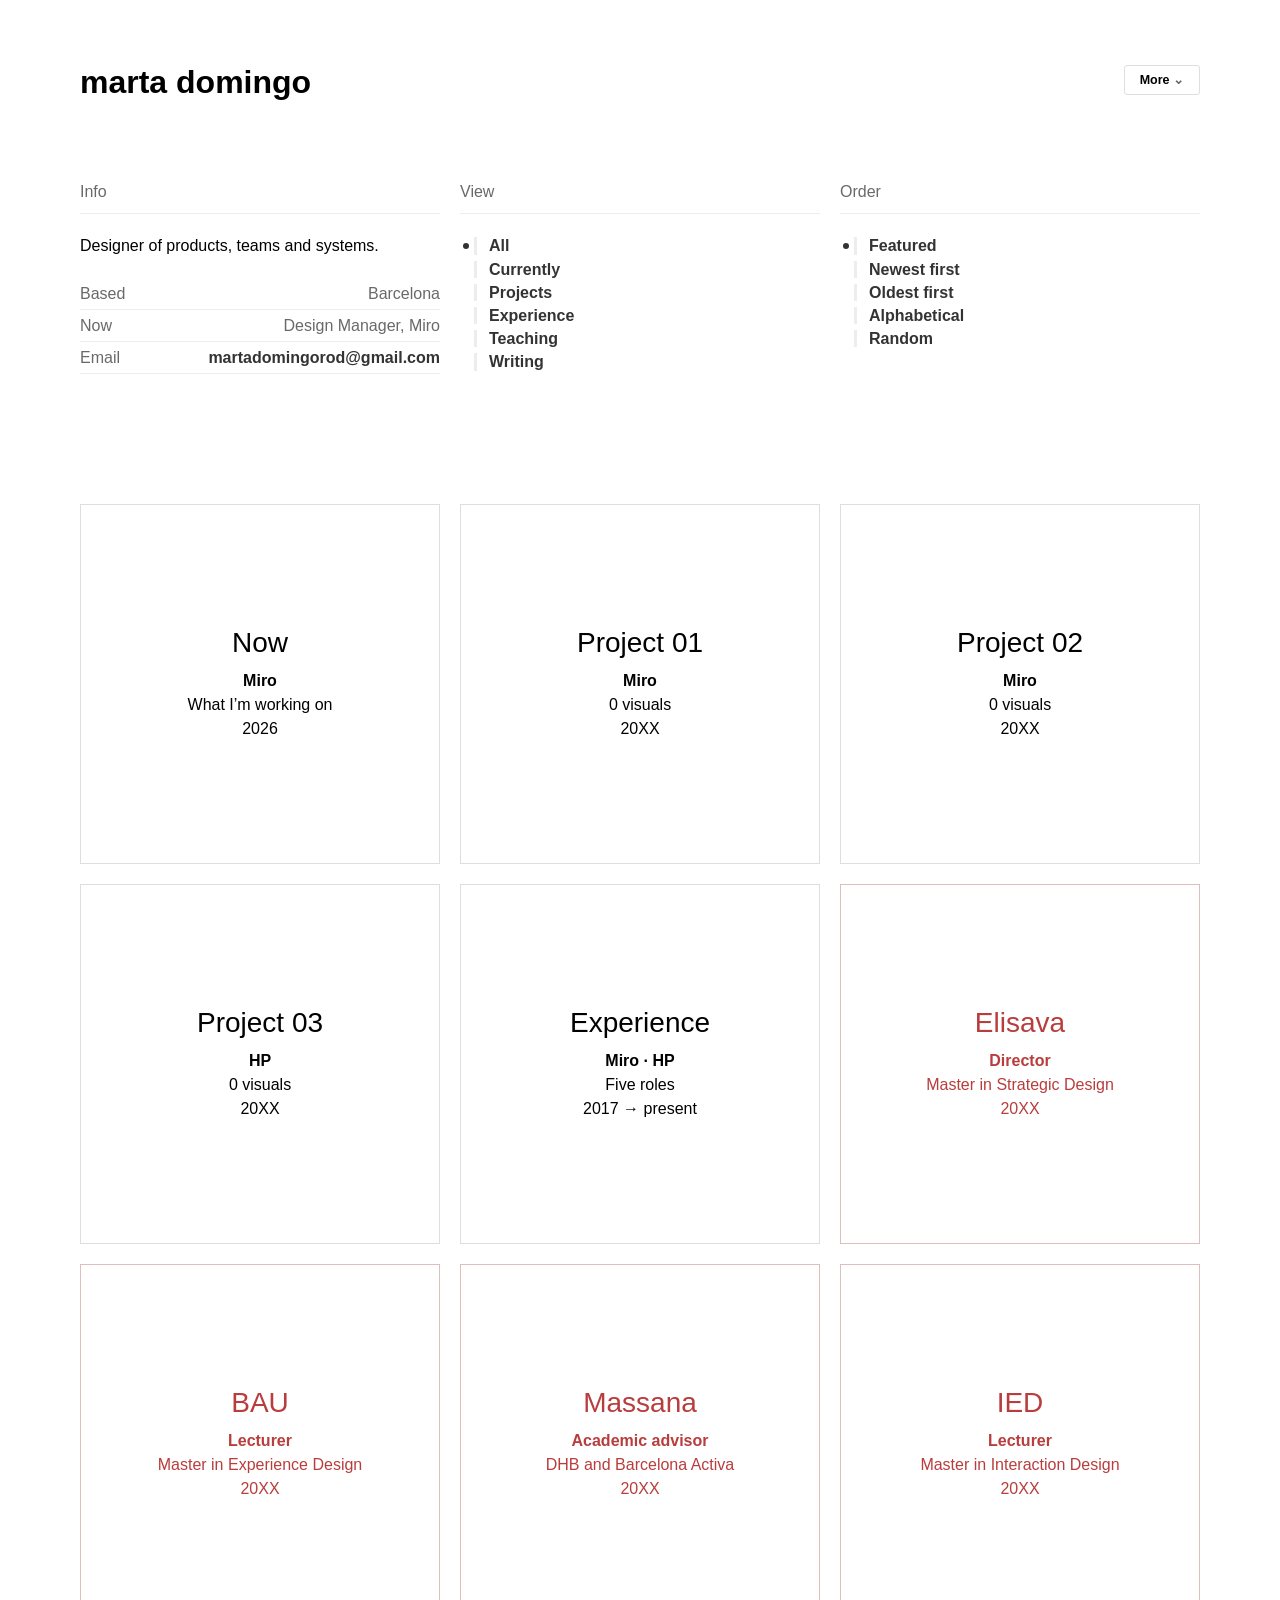
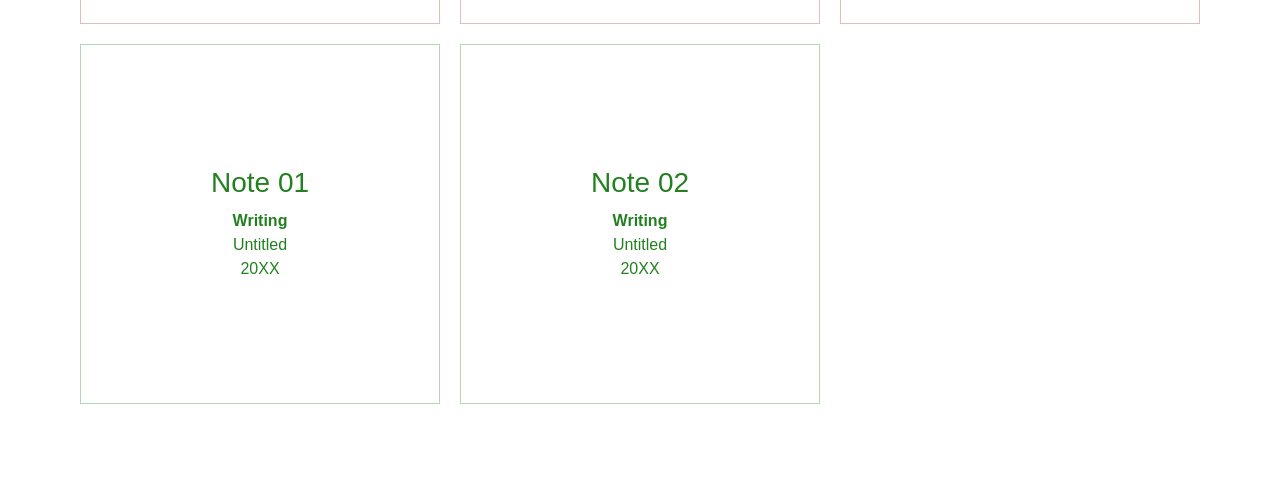
==== index.html @ 286f5a13 "Add marta.fyi, an Are.na-style profile page A personal site structured like an Are.na profile: a tit" ====
<!DOCTYPE html>
<html lang="en">
<head>
<meta charset="utf-8">
<meta name="viewport" content="width=device-width, initial-scale=1">
<title>marta domingo</title>
<meta name="description" content="Marta Domingo — designer of products, teams and systems.">
<link rel="stylesheet" href="style.css">
</head>

<!--
  Interaction, all of it:
    · View / Order  — radios + :has(). No script.
    · Clicking a square — opens a pop-up via :target. No script. Each card links
      to #slug; the matching .modal shows. The back button closes it.
    · Random — the ONE thing needing script, at the foot of this file. CSS has no
      source of randomness. Without it, Random behaves as Featured.

  The grid items are the <li>, not the <a class="card"> inside. data-sec and the
  --o-* ranks must live on the <li>, or sorting silently does nothing and
  filtering leaves empty cells behind. Every card needs all three ranks.

  Experience is one square holding the whole CV. Its text is Marta's own wording,
  verbatim, American spellings included — do not "fix" organization/prioritization.

  20XX means there is no date for it yet.
-->

<body>

<div class="page">

  <div class="titlerow">
    <h1 class="title">marta domingo</h1>

    <details class="more">
      <summary>More</summary>
      <ul>
        <li><a href="#">LinkedIn</a></li>
        <li><a href="#">GitHub</a></li>
        <li><a href="#">CV</a></li>
      </ul>
    </details>
  </div>

  <div class="controls">

    <section class="info">
      <h2>Info</h2>
      <p class="bio">Designer of products, teams and systems.</p>
      <dl>
        <dt>Based</dt><dd>Barcelona</dd>
        <dt>Now</dt><dd>Design Manager, Miro</dd>
        <dt>Email</dt><dd><a href="mailto:martadomingorod@gmail.com">martadomingorod@gmail.com</a></dd>
      </dl>
    </section>

    <nav class="view" role="group" aria-labelledby="view-h">
      <h2 id="view-h">View</h2>
      <ul class="optlist">
      <li><input class="control-input" type="radio" name="view" id="view-all" checked><label for="view-all">All</label></li>
      <li><input class="control-input" type="radio" name="view" id="view-currently"><label for="view-currently">Currently</label></li>
      <li><input class="control-input" type="radio" name="view" id="view-projects"><label for="view-projects">Projects</label></li>
      <li><input class="control-input" type="radio" name="view" id="view-experience"><label for="view-experience">Experience</label></li>
      <li><input class="control-input" type="radio" name="view" id="view-teaching"><label for="view-teaching">Teaching</label></li>
      <li><input class="control-input" type="radio" name="view" id="view-writing"><label for="view-writing">Writing</label></li>
      </ul>
    </nav>

    <nav class="order" role="group" aria-labelledby="order-h">
      <h2 id="order-h">Order</h2>
      <ul class="optlist">
      <li><input class="control-input" type="radio" name="order" id="order-featured" checked><label for="order-featured">Featured</label></li>
      <li><input class="control-input" type="radio" name="order" id="order-new"><label for="order-new">Newest first</label></li>
      <li><input class="control-input" type="radio" name="order" id="order-old"><label for="order-old">Oldest first</label></li>
      <li><input class="control-input" type="radio" name="order" id="order-az"><label for="order-az">Alphabetical</label></li>
      <li><input class="control-input" type="radio" name="order" id="order-random"><label for="order-random">Random</label></li>
      </ul>
    </nav>

  </div>

  <main>
    <ul class="grid" id="grid">
      <li data-sec="currently"
          style="--o-new:2;--o-old:10;--o-az:8">
        <a class="card" href="#now">
          <span class="t">Now</span>
          <span class="m"><b>Miro</b><span>What I’m working on</span><span>2026</span></span>
        </a>
      </li>
      <li data-sec="projects"
          style="--o-new:3;--o-old:11;--o-az:9">
        <a class="card" href="#project-01">
          <span class="t">Project 01</span>
          <span class="m"><b>Miro</b><span>0 visuals</span><span>20XX</span></span>
        </a>
      </li>
      <li data-sec="projects"
          style="--o-new:6;--o-old:8;--o-az:10">
        <a class="card" href="#project-02">
          <span class="t">Project 02</span>
          <span class="m"><b>Miro</b><span>0 visuals</span><span>20XX</span></span>
        </a>
      </li>
      <li data-sec="projects"
          style="--o-new:11;--o-old:2;--o-az:11">
        <a class="card" href="#project-03">
          <span class="t">Project 03</span>
          <span class="m"><b>HP</b><span>0 visuals</span><span>20XX</span></span>
        </a>
      </li>
      <li data-sec="experience"
          style="--o-new:4;--o-old:6;--o-az:3">
        <a class="card" href="#experience">
          <span class="t">Experience</span>
          <span class="m"><b>Miro · HP</b><span>Five roles</span><span>2017 → present</span></span>
        </a>
      </li>
      <li data-sec="teaching"
          style="--o-new:7;--o-old:5;--o-az:2">
        <a class="card" href="#elisava">
          <span class="t">Elisava</span>
          <span class="m"><b>Director</b><span>Master in Strategic Design</span><span>20XX</span></span>
        </a>
      </li>
      <li data-sec="teaching"
          style="--o-new:8;--o-old:4;--o-az:1">
        <a class="card" href="#bau">
          <span class="t">BAU</span>
          <span class="m"><b>Lecturer</b><span>Master in Experience Design</span><span>20XX</span></span>
        </a>
      </li>
      <li data-sec="teaching"
          style="--o-new:9;--o-old:3;--o-az:5">
        <a class="card" href="#massana">
          <span class="t">Massana</span>
          <span class="m"><b>Academic advisor</b><span>DHB and Barcelona Activa</span><span>20XX</span></span>
        </a>
      </li>
      <li data-sec="teaching"
          style="--o-new:10;--o-old:1;--o-az:4">
        <a class="card" href="#ied">
          <span class="t">IED</span>
          <span class="m"><b>Lecturer</b><span>Master in Interaction Design</span><span>20XX</span></span>
        </a>
      </li>
      <li data-sec="writing"
          style="--o-new:1;--o-old:9;--o-az:6">
        <a class="card" href="#note-01">
          <span class="t">Note 01</span>
          <span class="m"><b>Writing</b><span>Untitled</span><span>20XX</span></span>
        </a>
      </li>
      <li data-sec="writing"
          style="--o-new:5;--o-old:7;--o-az:7">
        <a class="card" href="#note-02">
          <span class="t">Note 02</span>
          <span class="m"><b>Writing</b><span>Untitled</span><span>20XX</span></span>
        </a>
      </li>
    </ul>
  </main>

</div>

<!-- Pop-ups. Hidden until their id is the URL target. -->
  <div class="modal" id="now" role="dialog" aria-modal="true" aria-labelledby="now-h">
    <a class="backdrop" href="#grid" aria-label="Close"></a>
    <div class="sheet">
      <a class="close" href="#grid">Close</a>
      <p class="meta">Miro · 2026</p>
      <h2 id="now-h">Now</h2>
      <div class="prose">
        <p>Write about it here. What the problem was, what you did, what you would
          do differently.</p>
      </div>
      <ul class="visuals">
        <li><figure><div class="frame" data-label="Visual"></div><figcaption>Caption</figcaption></figure></li>
        <li><figure><div class="frame" data-label="Visual"></div><figcaption>Caption</figcaption></figure></li>
      </ul>
    </div>
  </div>
  <div class="modal" id="project-01" role="dialog" aria-modal="true" aria-labelledby="project-01-h">
    <a class="backdrop" href="#grid" aria-label="Close"></a>
    <div class="sheet">
      <a class="close" href="#grid">Close</a>
      <p class="meta">Miro · 20XX</p>
      <h2 id="project-01-h">Project 01</h2>
      <div class="prose">
        <p>Write about it here. What the problem was, what you did, what you would
          do differently.</p>
      </div>
      <ul class="visuals">
        <li><figure><div class="frame" data-label="Visual"></div><figcaption>Caption</figcaption></figure></li>
        <li><figure><div class="frame" data-label="Visual"></div><figcaption>Caption</figcaption></figure></li>
      </ul>
    </div>
  </div>
  <div class="modal" id="project-02" role="dialog" aria-modal="true" aria-labelledby="project-02-h">
    <a class="backdrop" href="#grid" aria-label="Close"></a>
    <div class="sheet">
      <a class="close" href="#grid">Close</a>
      <p class="meta">Miro · 20XX</p>
      <h2 id="project-02-h">Project 02</h2>
      <div class="prose">
        <p>Write about it here. What the problem was, what you did, what you would
          do differently.</p>
      </div>
      <ul class="visuals">
        <li><figure><div class="frame" data-label="Visual"></div><figcaption>Caption</figcaption></figure></li>
        <li><figure><div class="frame" data-label="Visual"></div><figcaption>Caption</figcaption></figure></li>
      </ul>
    </div>
  </div>
  <div class="modal" id="project-03" role="dialog" aria-modal="true" aria-labelledby="project-03-h">
    <a class="backdrop" href="#grid" aria-label="Close"></a>
    <div class="sheet">
      <a class="close" href="#grid">Close</a>
      <p class="meta">HP · 20XX</p>
      <h2 id="project-03-h">Project 03</h2>
      <div class="prose">
        <p>Write about it here. What the problem was, what you did, what you would
          do differently.</p>
      </div>
      <ul class="visuals">
        <li><figure><div class="frame" data-label="Visual"></div><figcaption>Caption</figcaption></figure></li>
        <li><figure><div class="frame" data-label="Visual"></div><figcaption>Caption</figcaption></figure></li>
      </ul>
    </div>
  </div>
  <div class="modal" id="experience" role="dialog" aria-modal="true" aria-labelledby="experience-h">
    <a class="backdrop" href="#grid" aria-label="Close"></a>
    <div class="sheet">
      <a class="close" href="#grid">Close</a>
      <p class="meta">Miro · HP · 2017 → present</p>
      <h2 id="experience-h">Experience</h2>
      <ul class="roles">
        <li class="role">
          <h3>Design Manager</h3>
          <p class="org"><a href="https://miro.com" rel="noopener">Miro <span aria-hidden="true">↗</span></a> · 2025 – Present</p>
          <p class="lead">Leading design for core product experiences supporting collaboration for 100M+ users.</p>
          <ul class="bullets">
            <li>Lead design for AI-native product experiences, defining the standards and rules that turn generative output into production-ready collaboration workflows.</li>
            <li>Build the design infrastructure that enables AI across the organization, spanning systems, tooling, evaluation frameworks, and rapid prototyping environments.</li>
            <li>Establish product-wide design quality through craft leadership, end-to-end UX direction, and scalable review and governance practices.</li>
          </ul>
        </li>
        <li class="role">
          <h3>Head of Advanced Design</h3>
          <p class="org"><a href="https://www.hp.com" rel="noopener">HP <span aria-hidden="true">↗</span></a> · 2024 – 2025</p>
          <p class="lead">Led the Design Lab, connecting early exploration with product strategy and reducing downstream risk.</p>
          <ul class="bullets">
            <li>Led multiple teams exploring new markets and product opportunities.</li>
            <li>Translated early user signals into validated product directions that informed portfolio decisions.</li>
            <li>Shortened discovery cycles ahead of significant product investment.</li>
          </ul>
        </li>
        <li class="role">
          <h3>Design Systems Lead</h3>
          <p class="org"><a href="https://www.hp.com" rel="noopener">HP <span aria-hidden="true">↗</span></a> · 2023</p>
          <p class="lead">Managed the shift from product-focused design teams to design at scale operations.</p>
          <ul class="bullets">
            <li>Led the design and ops of the design system, improving adoption and contributing to a ~40% increase in reuse.</li>
            <li>Streamlined operations and created shared standards for quality, consistency, and usability, reducing update cycles by ~25%.</li>
            <li>Defined targets and tracked system impact, helping teams ship faster and more confidently, with improvements in delivery speed and efficiency across product teams.</li>
          </ul>
        </li>
        <li class="role">
          <h3>Senior Product Designer</h3>
          <p class="org"><a href="https://www.hp.com" rel="noopener">HP <span aria-hidden="true">↗</span></a> · 2019 – 2023</p>
          <p class="lead">Led product design across web, mobile, and device experiences, first owning delivery and later expanding into platform-level leadership.</p>
          <ul class="bullets">
            <li>Led a team of four designers across multiple product lines, owning design quality, prioritization, and final decisions while shipping multiple products and major iterations under real delivery constraints.</li>
            <li>Unified a fragmented ecosystem of more than ten applications serving ~36K companies by defining shared platform principles, patterns, and decision frameworks, improving cross-team alignment.</li>
          </ul>
        </li>
        <li class="role">
          <h3>Product Designer</h3>
          <p class="org"><a href="https://www.hp.com" rel="noopener">HP <span aria-hidden="true">↗</span></a> · 2017 – 2019</p>
          <p class="lead">Worked as a designer focused on early exploration, prototyping, and user research to inform future product directions before delivery commitments.</p>
          <ul class="bullets">
            <li>Prototyped and tested early concepts to validate assumptions and reduce uncertainty before downstream investment.</li>
            <li>Ran user experiments that informed later product strategy, even when original concepts did not ship.</li>
            <li>Helped establish an experimentation-first approach that prioritized speed, signal, and early decision-making.</li>
          </ul>
        </li>
      </ul>
    </div>
  </div>
  <div class="modal" id="elisava" role="dialog" aria-modal="true" aria-labelledby="elisava-h">
    <a class="backdrop" href="#grid" aria-label="Close"></a>
    <div class="sheet">
      <a class="close" href="#grid">Close</a>
      <p class="meta">Director · 20XX</p>
      <h2 id="elisava-h">Elisava</h2>
      <div class="prose">
        <p>Write about it here. What the problem was, what you did, what you would
          do differently.</p>
      </div>
      <ul class="visuals">
        <li><figure><div class="frame" data-label="Visual"></div><figcaption>Caption</figcaption></figure></li>
        <li><figure><div class="frame" data-label="Visual"></div><figcaption>Caption</figcaption></figure></li>
      </ul>
    </div>
  </div>
  <div class="modal" id="bau" role="dialog" aria-modal="true" aria-labelledby="bau-h">
    <a class="backdrop" href="#grid" aria-label="Close"></a>
    <div class="sheet">
      <a class="close" href="#grid">Close</a>
      <p class="meta">Lecturer · 20XX</p>
      <h2 id="bau-h">BAU</h2>
      <div class="prose">
        <p>Write about it here. What the problem was, what you did, what you would
          do differently.</p>
      </div>
      <ul class="visuals">
        <li><figure><div class="frame" data-label="Visual"></div><figcaption>Caption</figcaption></figure></li>
        <li><figure><div class="frame" data-label="Visual"></div><figcaption>Caption</figcaption></figure></li>
      </ul>
    </div>
  </div>
  <div class="modal" id="massana" role="dialog" aria-modal="true" aria-labelledby="massana-h">
    <a class="backdrop" href="#grid" aria-label="Close"></a>
    <div class="sheet">
      <a class="close" href="#grid">Close</a>
      <p class="meta">Academic advisor · 20XX</p>
      <h2 id="massana-h">Massana</h2>
      <div class="prose">
        <p>Write about it here. What the problem was, what you did, what you would
          do differently.</p>
      </div>
      <ul class="visuals">
        <li><figure><div class="frame" data-label="Visual"></div><figcaption>Caption</figcaption></figure></li>
        <li><figure><div class="frame" data-label="Visual"></div><figcaption>Caption</figcaption></figure></li>
      </ul>
    </div>
  </div>
  <div class="modal" id="ied" role="dialog" aria-modal="true" aria-labelledby="ied-h">
    <a class="backdrop" href="#grid" aria-label="Close"></a>
    <div class="sheet">
      <a class="close" href="#grid">Close</a>
      <p class="meta">Lecturer · 20XX</p>
      <h2 id="ied-h">IED</h2>
      <div class="prose">
        <p>Write about it here. What the problem was, what you did, what you would
          do differently.</p>
      </div>
      <ul class="visuals">
        <li><figure><div class="frame" data-label="Visual"></div><figcaption>Caption</figcaption></figure></li>
        <li><figure><div class="frame" data-label="Visual"></div><figcaption>Caption</figcaption></figure></li>
      </ul>
    </div>
  </div>
  <div class="modal" id="note-01" role="dialog" aria-modal="true" aria-labelledby="note-01-h">
    <a class="backdrop" href="#grid" aria-label="Close"></a>
    <div class="sheet">
      <a class="close" href="#grid">Close</a>
      <p class="meta">Writing · 20XX</p>
      <h2 id="note-01-h">Note 01</h2>
      <div class="prose">
        <p>Write about it here. What the problem was, what you did, what you would
          do differently.</p>
      </div>
      <ul class="visuals">
        <li><figure><div class="frame" data-label="Visual"></div><figcaption>Caption</figcaption></figure></li>
        <li><figure><div class="frame" data-label="Visual"></div><figcaption>Caption</figcaption></figure></li>
      </ul>
    </div>
  </div>
  <div class="modal" id="note-02" role="dialog" aria-modal="true" aria-labelledby="note-02-h">
    <a class="backdrop" href="#grid" aria-label="Close"></a>
    <div class="sheet">
      <a class="close" href="#grid">Close</a>
      <p class="meta">Writing · 20XX</p>
      <h2 id="note-02-h">Note 02</h2>
      <div class="prose">
        <p>Write about it here. What the problem was, what you did, what you would
          do differently.</p>
      </div>
      <ul class="visuals">
        <li><figure><div class="frame" data-label="Visual"></div><figcaption>Caption</figcaption></figure></li>
        <li><figure><div class="frame" data-label="Visual"></div><figcaption>Caption</figcaption></figure></li>
      </ul>
    </div>
  </div>

<script>
/* The only JavaScript here, and the only thing that needs it: CSS has no source
   of randomness. Gives each card a random rank for the Random order, and
   reshuffles every time Random is clicked. With scripting off, Random simply
   behaves like Featured. */
(function () {
  var items = [].slice.call(document.querySelectorAll('.grid > li'));
  var radio = document.getElementById('order-random');
  if (!items.length || !radio) return;
  function shuffle() {
    var pool = items.map(function (_, i) { return i + 1; });
    for (var i = pool.length - 1; i > 0; i--) {
      var j = Math.floor(Math.random() * (i + 1));
      var t = pool[i]; pool[i] = pool[j]; pool[j] = t;
    }
    items.forEach(function (li, i) { li.style.setProperty('--o-rnd', pool[i]); });
  }
  shuffle();
  radio.addEventListener('click', shuffle);
  radio.addEventListener('change', shuffle);
})();
</script>

</body>
</html>
---- style.css ----
/* ==========================================================================
   marta.fyi
   Structure borrowed from an Are.na *profile* page: a title row, three control
   columns (Info / View / Order), then a grid of square cards.

   The interactions are CSS, not script:
     · View     — radio + :has() hides the cards that don't match.
     · Order    — each card carries a rank per sort mode as an inline custom
                  property; the checked radio decides which one feeds `order`.
                  (Inline custom properties can't be overridden by a stylesheet,
                  so the switchable thing must be WHICH property is read, never
                  the value itself.)
     · Pop-ups  — :target. Clicking a square shows the matching .modal.

   The single exception is the Random order, which needs ~10 lines of script at
   the foot of index.html because CSS has no source of randomness. Everything
   else works with scripting disabled; Random just falls back to Featured.

   No motion. No font files — Are.na's "areal" is an Arial-metric clone, so
   this stack IS the look.
   ========================================================================== */


/* Tokens ------------------------------------------------------------------ */

:root {
  /* Are.na's ramp, recorded in full. --gray4, --red1 and --green1 aren't read
     by anything yet; they're here so the source palette stays complete. */
  --gray0: #ffffff;  --gray1: #f7f7f7;  --gray2: #ededed;  --gray3: #dedede;
  --gray4: #999999;  --gray5: #696969;  --gray6: #333333;  --gray7: #000000;

  /* Are.na's two accents. Here they mean category, not privacy. */
  --red1:   #faf4f3;  --red2:   #dfbebe;  --red3:   #b93d3d;
  --green1: #f4f8f3;  --green2: #b4d6b3;  --green3: #238020;

  --bg:     var(--gray0);
  --fg:     var(--gray7);
  --muted:  var(--gray5);
  --opt:    var(--gray6);   /* View / Order option text */
  --line:   var(--gray2);
  --line-2: var(--gray3);
  --fill:   var(--gray1);

  /* Are.na's 5px scale */
  --s1: 5px;  --s2: 10px;  --s3: 15px;  --s4: 20px;  --s5: 25px;
  --s6: 35px; --s7: 45px;  --s8: 65px;  --s9: 80px;  --s10: 100px; --s11: 130px;

  --fs-meta:  0.78125rem;   /* 12.5px */
  --fs-body:  1rem;         /* Are.na's default */
  --fs-card:  1.75rem;
  --fs-title: 2rem;

  /* Are.na's profile is a FOUR column grid: the cards sit on it, and the three
     control columns occupy the first three of them. Nearly full-bleed, capped
     so cards don't become absurd on a huge display. */
  --page: 120rem;
  --cols: 4;

  --radius: 3px;
  --scrim: rgba(0, 0, 0, 0.3);
}

@media (prefers-color-scheme: dark) {
  :root {
    --bg: #000; --fg: #fff;
    --muted: #9a9a9a; --opt: #dcdcdc;
    --line: #262626; --line-2: #383838; --fill: #0e0e0e;
    --red3: #e58b8b;  --red2:   #4a2a2a;
    --green3: #86c383; --green2: #244722;
    /* the sheet is black too in dark mode, so the scrim has to work harder */
    --scrim: rgba(0, 0, 0, 0.7);
  }
}


/* Base -------------------------------------------------------------------- */

*, *::before, *::after { box-sizing: border-box; }
html { -webkit-text-size-adjust: 100%; }

body {
  margin: 0;
  background: var(--bg);
  color: var(--fg);
  font: var(--fs-body)/1.45 Arial, Helvetica, sans-serif;
  -webkit-font-smoothing: antialiased;
}

h1, h2, h3 { margin: 0; font-size: inherit; font-weight: inherit; }
p, ul, ol, dl, dd { margin: 0; }
ul, ol { list-style: none; padding: 0; }

a { color: inherit; text-decoration: none; }
a:hover { color: var(--muted); }
:focus-visible { outline: 2px solid var(--fg); outline-offset: 2px; border-radius: var(--radius); }

img { display: block; width: 100%; height: auto; }

.page { max-width: var(--page); margin-inline: auto; padding: 0 var(--s9) var(--s10); }

/* Radios drive View and Order. Off-screen, not display:none, so they stay
   focusable and keyboard-operable. */
.control-input {
  position: absolute;
  width: 1px; height: 1px;
  opacity: 0;
  pointer-events: none;
}


/* Title row --------------------------------------------------------------- */

.titlerow {
  display: flex;
  justify-content: space-between;
  align-items: flex-start;
  gap: var(--s4);
  padding: var(--s8) 0 var(--s9);
}

.title { font-size: var(--fs-title); font-weight: bold; line-height: 1.1; }

/* "More" — a native disclosure, so it needs no script. */
.more { font-size: var(--fs-meta); }
.more > summary {
  list-style: none;
  cursor: pointer;
  padding: var(--s1) var(--s3);
  border: 1px solid var(--line-2);
  border-radius: var(--radius);
  font-weight: bold;
}
.more > summary::-webkit-details-marker { display: none; }
.more > summary::after { content: " ⌄"; color: var(--muted); }
.more[open] > summary::after { content: " ⌃"; }
.more ul {
  padding-top: var(--s2);
  display: flex;
  flex-direction: column;
  gap: var(--s1);
  text-align: right;
}
.more a { text-decoration: underline; text-underline-offset: 2px; }


/* Control columns: Info / View / Order ------------------------------------ */

.controls {
  display: grid;
  grid-template-columns: repeat(var(--cols), minmax(0, 1fr));
  gap: var(--s4);
  padding-bottom: var(--s11);
}

/* Column heading: grey, regular weight, on a light hairline. */
.controls h2 {
  font-weight: normal;
  color: var(--muted);
  padding-bottom: var(--s2);
  border-bottom: 1px solid var(--line);
  margin-bottom: var(--s4);
}

/* --- Info: label left, value right, hairline per row --- */
.info dl { display: grid; grid-template-columns: auto 1fr; }
.info dt, .info dd {
  padding: 4px 0;
  border-bottom: 1px solid var(--line);
  color: var(--muted);
}
.info dd { text-align: right; }
/* Values that are actions read bold and dark, the way Are.na's "View all" does. */
.info dd a {
  color: var(--opt);
  font-weight: bold;
  text-decoration: none;
}
.info dd a:hover { color: var(--fg); text-decoration: underline; text-underline-offset: 2px; }
.info .bio { padding-bottom: var(--s4); }

/* --- View / Order ---
   Every option looks the same: bold, dark. Selection is marked ONLY by a dot to
   the left of the tick — no weight or colour change, which is what Are.na does.
   The left padding on the list is the room that dot sits in. */
.optlist { padding-left: 14px; }

.optlist li { position: relative; }

/* the light tick, inset top and bottom so the ticks read as segments */
.optlist li::before {
  content: "";
  position: absolute;
  left: 0; top: 3px; bottom: 3px;
  width: 3px;
  background: var(--line);
}

/* the selection dot */
.optlist li:has(:checked)::after {
  content: "";
  position: absolute;
  left: -11px; top: 50%;
  translate: 0 -50%;
  width: 6px; height: 6px;
  border-radius: 50%;
  background: var(--opt);
}

.optlist label {
  display: block;
  padding-left: var(--s3);
  color: var(--opt);
  font-weight: bold;
  cursor: pointer;
}
.optlist label:hover { color: var(--fg); }



/* Card grid --------------------------------------------------------------- */

.grid {
  display: grid;
  grid-template-columns: repeat(var(--cols), minmax(0, 1fr));
  gap: var(--s4);
}

.card {
  display: flex;
  flex-direction: column;
  justify-content: center;
  align-items: center;
  gap: var(--s2);
  aspect-ratio: 1 / 1;
  padding: var(--s5);
  text-align: center;
  border: 1px solid var(--line-2);
  background: var(--bg);
}
.card:hover { background: var(--fill); color: inherit; }

.card .t { font-size: var(--fs-card); line-height: 1.1; }
.card .m { font-size: var(--fs-body); line-height: 1.5; }
.card .m b { font-weight: bold; }
.card .m span { display: block; }

/* Category colour. Are.na uses these for privacy; here they mark what a card
   is, which is also what View filters on. */
.grid > li[data-sec="writing"]  .card { border-color: var(--green2); color: var(--green3); }
.grid > li[data-sec="teaching"] .card { border-color: var(--red2);   color: var(--red3);   }


/* View — hide what doesn't match ----------------------------------------- */

/* Hide the <li>, not the .card — hiding the card would leave an empty cell. */
.page:has(#view-currently:checked)  .grid > li:not([data-sec="currently"]),
.page:has(#view-projects:checked)   .grid > li:not([data-sec="projects"]),
.page:has(#view-experience:checked) .grid > li:not([data-sec="experience"]),
.page:has(#view-teaching:checked)   .grid > li:not([data-sec="teaching"]),
.page:has(#view-writing:checked)    .grid > li:not([data-sec="writing"]) {
  display: none;
}


/* Order — choose which rank feeds `order` -------------------------------- */
/* Default (Featured) is document order, so no rule is needed for it. */

/* `order` applies to grid items, so it must target the <li>. */
.page:has(#order-new:checked)   .grid > li { order: var(--o-new); }
.page:has(#order-old:checked)   .grid > li { order: var(--o-old); }
.page:has(#order-az:checked)     .grid > li { order: var(--o-az); }
/* --o-rnd is written by the one small script at the foot of index.html. If it
   never runs, this resolves to 0 for every card, i.e. document order. */
.page:has(#order-random:checked) .grid > li { order: var(--o-rnd, 0); }


/* Narrow ------------------------------------------------------------------ */

/* --cols drives the card grid and the control columns together, so the two
   stay aligned at every width. */
@media (max-width: 1400px) { :root { --cols: 3; } }

@media (max-width: 1000px) {
  :root { --cols: 2; }
  .page { padding-inline: var(--s6); }
  .controls { grid-template-columns: 1fr; gap: var(--s6); padding-bottom: var(--s8); }
  .titlerow { padding: var(--s5) 0 var(--s6); }
}

@media (max-width: 620px) {
  :root { --fs-title: 1.5rem; --fs-card: 1.2rem; }
  .page { padding-inline: var(--s3); }
  .grid { gap: var(--s2); }
  .card { padding: var(--s3); }
}


/* Print ------------------------------------------------------------------- */

@media print {
  :root { --bg: #fff; --fg: #000; --muted: #444; --line: #ccc; --line-2: #999; }
  .more, .view, .order, .modal { display: none; }
  .card { break-inside: avoid; print-color-adjust: exact; -webkit-print-color-adjust: exact; }
}


/* Pop-ups ----------------------------------------------------------------- */
/* :target, so clicking a square needs no script. The back button closes it,
   which is the behaviour people already expect from a URL change.

   Known limits of doing this without script: Escape doesn't close, and focus
   isn't trapped inside the sheet. Swap in <dialog> if either matters. */

.modal { display: none; }

.modal:target {
  display: grid;
  place-items: center;
  position: fixed;
  inset: 0;
  z-index: 50;
  padding: var(--s4);
}

/* Stop the page behind from scrolling while a pop-up is open. */
body:has(.modal:target) { overflow: hidden; }

.modal .backdrop {
  position: absolute;
  inset: 0;
  background: var(--scrim);
}

.modal .sheet {
  position: relative;
  width: min(52rem, 100%);
  max-height: 86vh;
  overflow: auto;
  padding: var(--s6);
  background: var(--bg);
  border: 1px solid var(--line-2);
  border-radius: var(--radius);
}

.modal .close {
  float: right;
  margin-left: var(--s4);
  font-size: var(--fs-meta);
  font-weight: bold;
  text-decoration: underline;
  text-underline-offset: 2px;
}

.modal .meta { font-size: var(--fs-meta); color: var(--muted); }
.modal h2 {
  font-size: var(--fs-card);
  line-height: 1.15;
  margin: var(--s1) 0 var(--s4);
}
.modal .prose { max-width: 34rem; }
.modal .prose p + p { margin-top: var(--s3); }

.modal .visuals {
  display: grid;
  /* auto-FIT, not auto-fill: with two visuals in a wide sheet, auto-fill leaves
     an empty third track and the pair looks stranded. auto-fit collapses it. */
  grid-template-columns: repeat(auto-fit, minmax(220px, 1fr));
  gap: var(--s2);
  margin-top: var(--s5);
}
.modal .frame {
  position: relative;
  aspect-ratio: 4 / 3;
  background: var(--fill);
  border: 1px solid var(--line);
  border-radius: var(--radius);
}
.modal .frame::after {
  content: attr(data-label);
  position: absolute;
  inset: 0;
  display: flex;
  align-items: center;
  justify-content: center;
  color: var(--muted);
  font-size: var(--fs-meta);
  letter-spacing: 0.04em;
  text-transform: uppercase;
}
.modal .frame:has(img)::after { content: none; }
.modal figure { margin: 0; }
.modal figcaption {
  margin-top: var(--s1);
  font-size: var(--fs-meta);
  color: var(--muted);
}

@media (max-width: 620px) {
  .modal:target { padding: var(--s2); }
  .modal .sheet { padding: var(--s4); max-height: 92vh; }
  .modal .visuals { grid-template-columns: 1fr; }
}


/* Roles, inside the Experience pop-up ------------------------------------- */

.roles > li {
  padding-top: var(--s5);
  padding-bottom: var(--s5);
  border-top: 1px solid var(--line);
  max-width: 42rem;
}
.roles > li:first-child { border-top: 0; padding-top: var(--s2); }
.roles > li:last-child  { padding-bottom: 0; }

.role h3 { font-size: var(--fs-body); font-weight: bold; }

.role .org {
  margin-top: 2px;
  font-size: var(--fs-meta);
  color: var(--muted);
}
.role .org a { text-decoration: underline; text-underline-offset: 2px; }
.role .org a:hover { color: var(--fg); }

/* The one-line summary of the role, in full ink. */
.role .lead { margin-top: var(--s3); }

.role .bullets { margin-top: var(--s2); }
.role .bullets li {
  position: relative;
  padding-left: var(--s3);
  margin-top: var(--s2);
  color: var(--muted);
}
.role .bullets li::before {
  content: "";
  position: absolute;
  left: 0;
  top: 0.55em;
  width: 3px;
  height: 3px;
  border-radius: 50%;
  background: var(--muted);
}
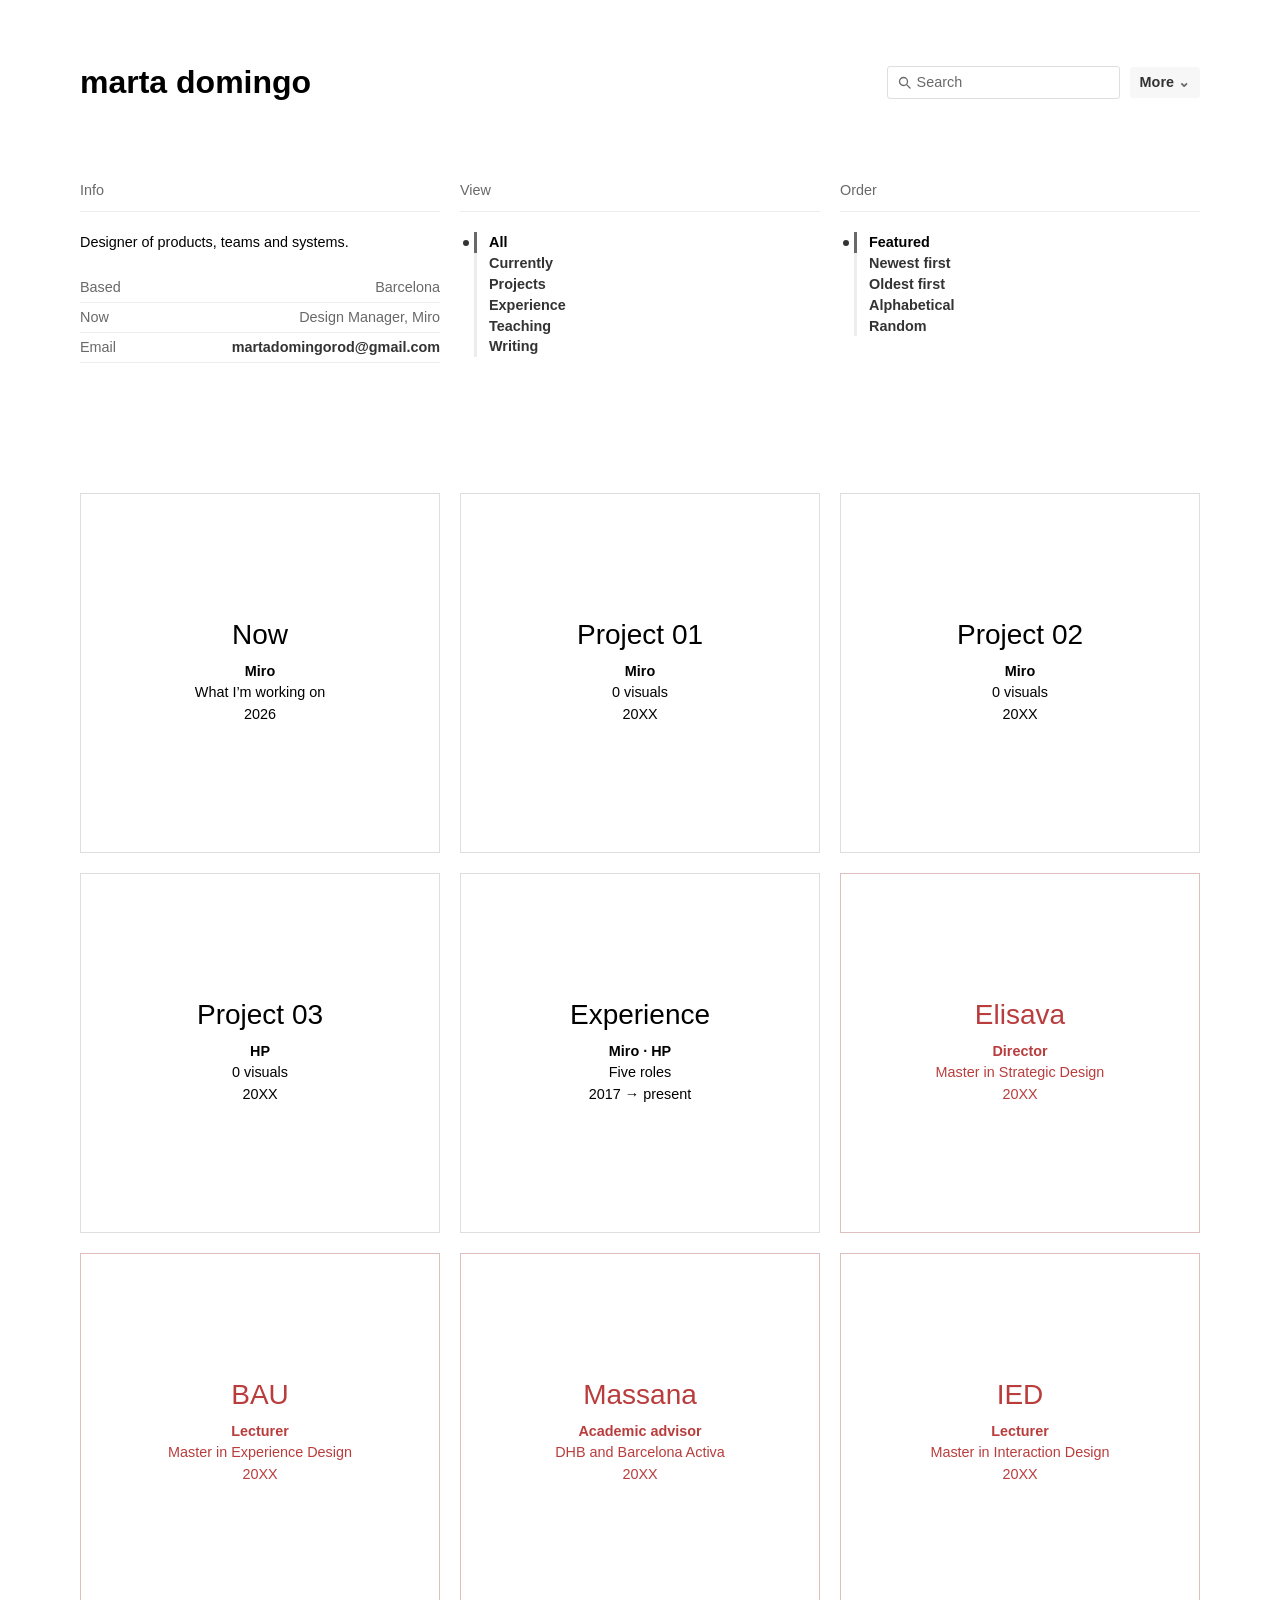
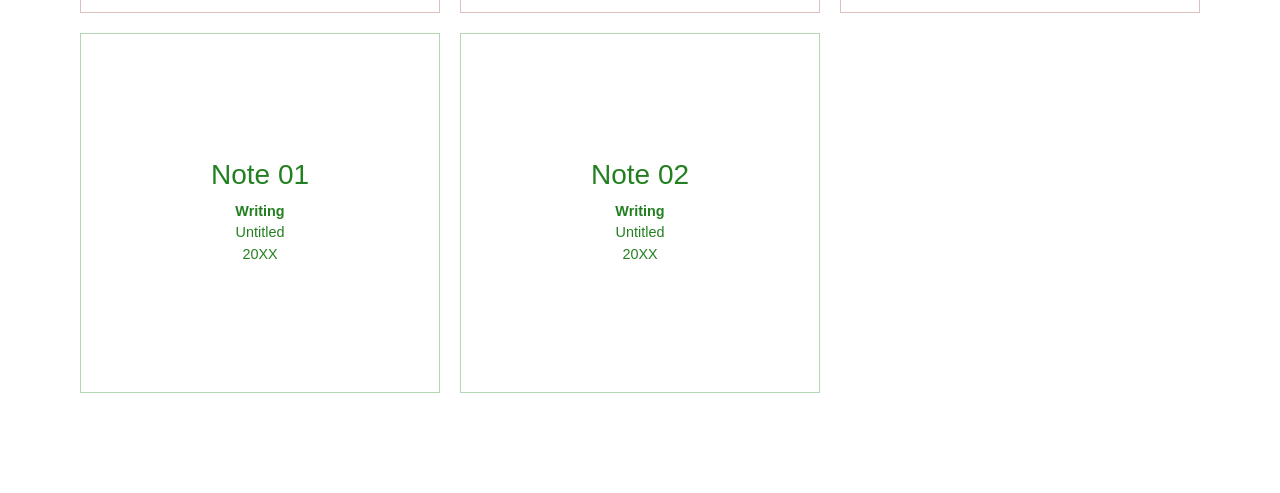
==== commit f82f5c30: "Restructure pop-ups, add search, and match Are.na's control styling Pop-ups now follow Are.na's bloc" ====
--- a/index.html
+++ b/index.html
@@ -6,6 +6,8 @@
 <title>marta domingo</title>
 <meta name="description" content="Marta Domingo — designer of products, teams and systems.">
 <link rel="stylesheet" href="style.css">
+<!-- Set before paint: the search box is hidden unless scripting is available. -->
+<script>document.documentElement.className = 'js';</script>
 </head>
 
 <!--
@@ -33,14 +35,27 @@
   <div class="titlerow">
     <h1 class="title">marta domingo</h1>
 
-    <details class="more">
+    <div class="titletools">
+      <span class="searchcount" id="searchcount" aria-live="polite"></span>
+
+      <label class="search">
+        <svg width="13" height="13" viewBox="0 0 13 13" fill="none" aria-hidden="true">
+          <circle cx="5.5" cy="5.5" r="4" stroke="currentColor" stroke-width="1.3"/>
+          <path d="M8.6 8.6L12 12" stroke="currentColor" stroke-width="1.3" stroke-linecap="round"/>
+        </svg>
+        <input type="search" id="search" placeholder="Search" aria-label="Search this site"
+               autocomplete="off" spellcheck="false">
+      </label>
+
+      <details class="more">
       <summary>More</summary>
       <ul>
         <li><a href="#">LinkedIn</a></li>
         <li><a href="#">GitHub</a></li>
         <li><a href="#">CV</a></li>
       </ul>
-    </details>
+      </details>
+    </div>
   </div>
 
   <div class="controls">
@@ -80,7 +95,8 @@
 
   </div>
 
-  <main>
+  <main id="results">
+    <p class="noresults">No matches.</p>
     <ul class="grid" id="grid">
       <li data-sec="currently"
           style="--o-new:2;--o-old:10;--o-az:8">
@@ -168,226 +184,365 @@
   <div class="modal" id="now" role="dialog" aria-modal="true" aria-labelledby="now-h">
     <a class="backdrop" href="#grid" aria-label="Close"></a>
     <div class="sheet">
-      <a class="close" href="#grid">Close</a>
-      <p class="meta">Miro · 2026</p>
-      <h2 id="now-h">Now</h2>
-      <div class="prose">
-        <p>Write about it here. What the problem was, what you did, what you would
-          do differently.</p>
-      </div>
-      <ul class="visuals">
-        <li><figure><div class="frame" data-label="Visual"></div><figcaption>Caption</figcaption></figure></li>
-        <li><figure><div class="frame" data-label="Visual"></div><figcaption>Caption</figcaption></figure></li>
-      </ul>
+
+      <div class="pane">
+        <ul class="visuals">
+          <li><figure><div class="frame" data-label="Visual"></div><figcaption>Caption</figcaption></figure></li>
+          <li><figure><div class="frame" data-label="Visual"></div><figcaption>Caption</figcaption></figure></li>
+        </ul>
+      </div>
+
+      <aside class="side">
+        <nav class="sidenav">
+          <a href="#note-02" aria-label="Previous">‹</a>
+          <a href="#project-01" aria-label="Next">›</a>
+          <a href="#grid" aria-label="Close">×</a>
+        </nav>
+        <h2 id="now-h">Now</h2>
+        <p class="desc">A short note on what has my attention at the moment.</p>
+        <dl class="facts">
+          <dt>Where</dt><dd>Miro</dd>
+          <dt>When</dt><dd>2026</dd>
+        </dl>
+      </aside>
+
     </div>
   </div>
   <div class="modal" id="project-01" role="dialog" aria-modal="true" aria-labelledby="project-01-h">
     <a class="backdrop" href="#grid" aria-label="Close"></a>
     <div class="sheet">
-      <a class="close" href="#grid">Close</a>
-      <p class="meta">Miro · 20XX</p>
-      <h2 id="project-01-h">Project 01</h2>
-      <div class="prose">
-        <p>Write about it here. What the problem was, what you did, what you would
-          do differently.</p>
-      </div>
-      <ul class="visuals">
-        <li><figure><div class="frame" data-label="Visual"></div><figcaption>Caption</figcaption></figure></li>
-        <li><figure><div class="frame" data-label="Visual"></div><figcaption>Caption</figcaption></figure></li>
-      </ul>
+
+      <div class="pane">
+        <ul class="visuals">
+          <li><figure><div class="frame" data-label="Visual"></div><figcaption>Caption</figcaption></figure></li>
+          <li><figure><div class="frame" data-label="Visual"></div><figcaption>Caption</figcaption></figure></li>
+        </ul>
+      </div>
+
+      <aside class="side">
+        <nav class="sidenav">
+          <a href="#now" aria-label="Previous">‹</a>
+          <a href="#project-02" aria-label="Next">›</a>
+          <a href="#grid" aria-label="Close">×</a>
+        </nav>
+        <h2 id="project-01-h">Project 01</h2>
+        <p class="desc">One or two sentences on what the problem was, what you did, and what you would do differently.</p>
+        <dl class="facts">
+          <dt>Where</dt><dd>Miro</dd>
+          <dt>Role</dt><dd>—</dd>
+          <dt>When</dt><dd>20XX</dd>
+        </dl>
+      </aside>
+
     </div>
   </div>
   <div class="modal" id="project-02" role="dialog" aria-modal="true" aria-labelledby="project-02-h">
     <a class="backdrop" href="#grid" aria-label="Close"></a>
     <div class="sheet">
-      <a class="close" href="#grid">Close</a>
-      <p class="meta">Miro · 20XX</p>
-      <h2 id="project-02-h">Project 02</h2>
-      <div class="prose">
-        <p>Write about it here. What the problem was, what you did, what you would
-          do differently.</p>
-      </div>
-      <ul class="visuals">
-        <li><figure><div class="frame" data-label="Visual"></div><figcaption>Caption</figcaption></figure></li>
-        <li><figure><div class="frame" data-label="Visual"></div><figcaption>Caption</figcaption></figure></li>
-      </ul>
+
+      <div class="pane">
+        <ul class="visuals">
+          <li><figure><div class="frame" data-label="Visual"></div><figcaption>Caption</figcaption></figure></li>
+          <li><figure><div class="frame" data-label="Visual"></div><figcaption>Caption</figcaption></figure></li>
+        </ul>
+      </div>
+
+      <aside class="side">
+        <nav class="sidenav">
+          <a href="#project-01" aria-label="Previous">‹</a>
+          <a href="#project-03" aria-label="Next">›</a>
+          <a href="#grid" aria-label="Close">×</a>
+        </nav>
+        <h2 id="project-02-h">Project 02</h2>
+        <p class="desc">One or two sentences on what the problem was, what you did, and what you would do differently.</p>
+        <dl class="facts">
+          <dt>Where</dt><dd>Miro</dd>
+          <dt>Role</dt><dd>—</dd>
+          <dt>When</dt><dd>20XX</dd>
+        </dl>
+      </aside>
+
     </div>
   </div>
   <div class="modal" id="project-03" role="dialog" aria-modal="true" aria-labelledby="project-03-h">
     <a class="backdrop" href="#grid" aria-label="Close"></a>
     <div class="sheet">
-      <a class="close" href="#grid">Close</a>
-      <p class="meta">HP · 20XX</p>
-      <h2 id="project-03-h">Project 03</h2>
-      <div class="prose">
-        <p>Write about it here. What the problem was, what you did, what you would
-          do differently.</p>
-      </div>
-      <ul class="visuals">
-        <li><figure><div class="frame" data-label="Visual"></div><figcaption>Caption</figcaption></figure></li>
-        <li><figure><div class="frame" data-label="Visual"></div><figcaption>Caption</figcaption></figure></li>
-      </ul>
+
+      <div class="pane">
+        <ul class="visuals">
+          <li><figure><div class="frame" data-label="Visual"></div><figcaption>Caption</figcaption></figure></li>
+          <li><figure><div class="frame" data-label="Visual"></div><figcaption>Caption</figcaption></figure></li>
+        </ul>
+      </div>
+
+      <aside class="side">
+        <nav class="sidenav">
+          <a href="#project-02" aria-label="Previous">‹</a>
+          <a href="#experience" aria-label="Next">›</a>
+          <a href="#grid" aria-label="Close">×</a>
+        </nav>
+        <h2 id="project-03-h">Project 03</h2>
+        <p class="desc">One or two sentences on what the problem was, what you did, and what you would do differently.</p>
+        <dl class="facts">
+          <dt>Where</dt><dd>HP</dd>
+          <dt>Role</dt><dd>—</dd>
+          <dt>When</dt><dd>20XX</dd>
+        </dl>
+      </aside>
+
     </div>
   </div>
   <div class="modal" id="experience" role="dialog" aria-modal="true" aria-labelledby="experience-h">
     <a class="backdrop" href="#grid" aria-label="Close"></a>
     <div class="sheet">
-      <a class="close" href="#grid">Close</a>
-      <p class="meta">Miro · HP · 2017 → present</p>
-      <h2 id="experience-h">Experience</h2>
-      <ul class="roles">
-        <li class="role">
-          <h3>Design Manager</h3>
-          <p class="org"><a href="https://miro.com" rel="noopener">Miro <span aria-hidden="true">↗</span></a> · 2025 – Present</p>
-          <p class="lead">Leading design for core product experiences supporting collaboration for 100M+ users.</p>
-          <ul class="bullets">
-            <li>Lead design for AI-native product experiences, defining the standards and rules that turn generative output into production-ready collaboration workflows.</li>
-            <li>Build the design infrastructure that enables AI across the organization, spanning systems, tooling, evaluation frameworks, and rapid prototyping environments.</li>
-            <li>Establish product-wide design quality through craft leadership, end-to-end UX direction, and scalable review and governance practices.</li>
-          </ul>
-        </li>
-        <li class="role">
-          <h3>Head of Advanced Design</h3>
-          <p class="org"><a href="https://www.hp.com" rel="noopener">HP <span aria-hidden="true">↗</span></a> · 2024 – 2025</p>
-          <p class="lead">Led the Design Lab, connecting early exploration with product strategy and reducing downstream risk.</p>
-          <ul class="bullets">
-            <li>Led multiple teams exploring new markets and product opportunities.</li>
-            <li>Translated early user signals into validated product directions that informed portfolio decisions.</li>
-            <li>Shortened discovery cycles ahead of significant product investment.</li>
-          </ul>
-        </li>
-        <li class="role">
-          <h3>Design Systems Lead</h3>
-          <p class="org"><a href="https://www.hp.com" rel="noopener">HP <span aria-hidden="true">↗</span></a> · 2023</p>
-          <p class="lead">Managed the shift from product-focused design teams to design at scale operations.</p>
-          <ul class="bullets">
-            <li>Led the design and ops of the design system, improving adoption and contributing to a ~40% increase in reuse.</li>
-            <li>Streamlined operations and created shared standards for quality, consistency, and usability, reducing update cycles by ~25%.</li>
-            <li>Defined targets and tracked system impact, helping teams ship faster and more confidently, with improvements in delivery speed and efficiency across product teams.</li>
-          </ul>
-        </li>
-        <li class="role">
-          <h3>Senior Product Designer</h3>
-          <p class="org"><a href="https://www.hp.com" rel="noopener">HP <span aria-hidden="true">↗</span></a> · 2019 – 2023</p>
-          <p class="lead">Led product design across web, mobile, and device experiences, first owning delivery and later expanding into platform-level leadership.</p>
-          <ul class="bullets">
-            <li>Led a team of four designers across multiple product lines, owning design quality, prioritization, and final decisions while shipping multiple products and major iterations under real delivery constraints.</li>
-            <li>Unified a fragmented ecosystem of more than ten applications serving ~36K companies by defining shared platform principles, patterns, and decision frameworks, improving cross-team alignment.</li>
-          </ul>
-        </li>
-        <li class="role">
-          <h3>Product Designer</h3>
-          <p class="org"><a href="https://www.hp.com" rel="noopener">HP <span aria-hidden="true">↗</span></a> · 2017 – 2019</p>
-          <p class="lead">Worked as a designer focused on early exploration, prototyping, and user research to inform future product directions before delivery commitments.</p>
-          <ul class="bullets">
-            <li>Prototyped and tested early concepts to validate assumptions and reduce uncertainty before downstream investment.</li>
-            <li>Ran user experiments that informed later product strategy, even when original concepts did not ship.</li>
-            <li>Helped establish an experimentation-first approach that prioritized speed, signal, and early decision-making.</li>
-          </ul>
-        </li>
-      </ul>
+
+      <div class="pane">
+        <ul class="roles">
+          <li class="role">
+            <h3>Design Manager</h3>
+            <p class="org"><a href="https://miro.com" rel="noopener">Miro <span aria-hidden="true">↗</span></a> · 2025 – Present</p>
+            <p class="lead">Leading design for core product experiences supporting collaboration for 100M+ users.</p>
+            <ul class="bullets">
+              <li>Lead design for AI-native product experiences, defining the standards and rules that turn generative output into production-ready collaboration workflows.</li>
+              <li>Build the design infrastructure that enables AI across the organization, spanning systems, tooling, evaluation frameworks, and rapid prototyping environments.</li>
+              <li>Establish product-wide design quality through craft leadership, end-to-end UX direction, and scalable review and governance practices.</li>
+            </ul>
+          </li>
+          <li class="role">
+            <h3>Head of Advanced Design</h3>
+            <p class="org"><a href="https://www.hp.com" rel="noopener">HP <span aria-hidden="true">↗</span></a> · 2024 – 2025</p>
+            <p class="lead">Led the Design Lab, connecting early exploration with product strategy and reducing downstream risk.</p>
+            <ul class="bullets">
+              <li>Led multiple teams exploring new markets and product opportunities.</li>
+              <li>Translated early user signals into validated product directions that informed portfolio decisions.</li>
+              <li>Shortened discovery cycles ahead of significant product investment.</li>
+            </ul>
+          </li>
+          <li class="role">
+            <h3>Design Systems Lead</h3>
+            <p class="org"><a href="https://www.hp.com" rel="noopener">HP <span aria-hidden="true">↗</span></a> · 2023</p>
+            <p class="lead">Managed the shift from product-focused design teams to design at scale operations.</p>
+            <ul class="bullets">
+              <li>Led the design and ops of the design system, improving adoption and contributing to a ~40% increase in reuse.</li>
+              <li>Streamlined operations and created shared standards for quality, consistency, and usability, reducing update cycles by ~25%.</li>
+              <li>Defined targets and tracked system impact, helping teams ship faster and more confidently, with improvements in delivery speed and efficiency across product teams.</li>
+            </ul>
+          </li>
+          <li class="role">
+            <h3>Senior Product Designer</h3>
+            <p class="org"><a href="https://www.hp.com" rel="noopener">HP <span aria-hidden="true">↗</span></a> · 2019 – 2023</p>
+            <p class="lead">Led product design across web, mobile, and device experiences, first owning delivery and later expanding into platform-level leadership.</p>
+            <ul class="bullets">
+              <li>Led a team of four designers across multiple product lines, owning design quality, prioritization, and final decisions while shipping multiple products and major iterations under real delivery constraints.</li>
+              <li>Unified a fragmented ecosystem of more than ten applications serving ~36K companies by defining shared platform principles, patterns, and decision frameworks, improving cross-team alignment.</li>
+            </ul>
+          </li>
+          <li class="role">
+            <h3>Product Designer</h3>
+            <p class="org"><a href="https://www.hp.com" rel="noopener">HP <span aria-hidden="true">↗</span></a> · 2017 – 2019</p>
+            <p class="lead">Worked as a designer focused on early exploration, prototyping, and user research to inform future product directions before delivery commitments.</p>
+            <ul class="bullets">
+              <li>Prototyped and tested early concepts to validate assumptions and reduce uncertainty before downstream investment.</li>
+              <li>Ran user experiments that informed later product strategy, even when original concepts did not ship.</li>
+              <li>Helped establish an experimentation-first approach that prioritized speed, signal, and early decision-making.</li>
+            </ul>
+          </li>
+        </ul>
+      </div>
+
+      <aside class="side">
+        <nav class="sidenav">
+          <a href="#project-03" aria-label="Previous">‹</a>
+          <a href="#elisava" aria-label="Next">›</a>
+          <a href="#grid" aria-label="Close">×</a>
+        </nav>
+        <h2 id="experience-h">Experience</h2>
+        <p class="desc">Product design, then the systems around it, then the teams. Five roles across Miro and HP.</p>
+        <dl class="facts">
+          <dt>Where</dt><dd>Miro · HP</dd>
+          <dt>Roles</dt><dd>Five</dd>
+          <dt>When</dt><dd>2017 → present</dd>
+        </dl>
+      </aside>
+
     </div>
   </div>
   <div class="modal" id="elisava" role="dialog" aria-modal="true" aria-labelledby="elisava-h">
     <a class="backdrop" href="#grid" aria-label="Close"></a>
     <div class="sheet">
-      <a class="close" href="#grid">Close</a>
-      <p class="meta">Director · 20XX</p>
-      <h2 id="elisava-h">Elisava</h2>
-      <div class="prose">
-        <p>Write about it here. What the problem was, what you did, what you would
-          do differently.</p>
-      </div>
-      <ul class="visuals">
-        <li><figure><div class="frame" data-label="Visual"></div><figcaption>Caption</figcaption></figure></li>
-        <li><figure><div class="frame" data-label="Visual"></div><figcaption>Caption</figcaption></figure></li>
-      </ul>
+
+      <div class="pane">
+        <ul class="visuals">
+          <li><figure><div class="frame" data-label="Visual"></div><figcaption>Caption</figcaption></figure></li>
+          <li><figure><div class="frame" data-label="Visual"></div><figcaption>Caption</figcaption></figure></li>
+        </ul>
+      </div>
+
+      <aside class="side">
+        <nav class="sidenav">
+          <a href="#experience" aria-label="Previous">‹</a>
+          <a href="#bau" aria-label="Next">›</a>
+          <a href="#grid" aria-label="Close">×</a>
+        </nav>
+        <h2 id="elisava-h">Elisava</h2>
+        <p class="desc">Directing a master’s programme in strategic design and innovation.</p>
+        <dl class="facts">
+          <dt>School</dt><dd>Elisava</dd>
+          <dt>Role</dt><dd>Director</dd>
+          <dt>Programme</dt><dd>Master in Strategic Design and Innovation</dd>
+          <dt>When</dt><dd>20XX</dd>
+        </dl>
+      </aside>
+
     </div>
   </div>
   <div class="modal" id="bau" role="dialog" aria-modal="true" aria-labelledby="bau-h">
     <a class="backdrop" href="#grid" aria-label="Close"></a>
     <div class="sheet">
-      <a class="close" href="#grid">Close</a>
-      <p class="meta">Lecturer · 20XX</p>
-      <h2 id="bau-h">BAU</h2>
-      <div class="prose">
-        <p>Write about it here. What the problem was, what you did, what you would
-          do differently.</p>
-      </div>
-      <ul class="visuals">
-        <li><figure><div class="frame" data-label="Visual"></div><figcaption>Caption</figcaption></figure></li>
-        <li><figure><div class="frame" data-label="Visual"></div><figcaption>Caption</figcaption></figure></li>
-      </ul>
+
+      <div class="pane">
+        <ul class="visuals">
+          <li><figure><div class="frame" data-label="Visual"></div><figcaption>Caption</figcaption></figure></li>
+          <li><figure><div class="frame" data-label="Visual"></div><figcaption>Caption</figcaption></figure></li>
+        </ul>
+      </div>
+
+      <aside class="side">
+        <nav class="sidenav">
+          <a href="#elisava" aria-label="Previous">‹</a>
+          <a href="#massana" aria-label="Next">›</a>
+          <a href="#grid" aria-label="Close">×</a>
+        </nav>
+        <h2 id="bau-h">BAU</h2>
+        <p class="desc">Teaching on a master’s programme in experience design.</p>
+        <dl class="facts">
+          <dt>School</dt><dd>BAU</dd>
+          <dt>Role</dt><dd>Lecturer</dd>
+          <dt>Programme</dt><dd>Master in Experience Design</dd>
+          <dt>When</dt><dd>20XX</dd>
+        </dl>
+      </aside>
+
     </div>
   </div>
   <div class="modal" id="massana" role="dialog" aria-modal="true" aria-labelledby="massana-h">
     <a class="backdrop" href="#grid" aria-label="Close"></a>
     <div class="sheet">
-      <a class="close" href="#grid">Close</a>
-      <p class="meta">Academic advisor · 20XX</p>
-      <h2 id="massana-h">Massana</h2>
-      <div class="prose">
-        <p>Write about it here. What the problem was, what you did, what you would
-          do differently.</p>
-      </div>
-      <ul class="visuals">
-        <li><figure><div class="frame" data-label="Visual"></div><figcaption>Caption</figcaption></figure></li>
-        <li><figure><div class="frame" data-label="Visual"></div><figcaption>Caption</figcaption></figure></li>
-      </ul>
+
+      <div class="pane">
+        <ul class="visuals">
+          <li><figure><div class="frame" data-label="Visual"></div><figcaption>Caption</figcaption></figure></li>
+          <li><figure><div class="frame" data-label="Visual"></div><figcaption>Caption</figcaption></figure></li>
+        </ul>
+      </div>
+
+      <aside class="side">
+        <nav class="sidenav">
+          <a href="#bau" aria-label="Previous">‹</a>
+          <a href="#ied" aria-label="Next">›</a>
+          <a href="#grid" aria-label="Close">×</a>
+        </nav>
+        <h2 id="massana-h">Massana</h2>
+        <p class="desc">Advising on the DHB and Barcelona Activa projects.</p>
+        <dl class="facts">
+          <dt>School</dt><dd>Massana</dd>
+          <dt>Role</dt><dd>Academic advisor</dd>
+          <dt>Projects</dt><dd>DHB, Barcelona Activa</dd>
+          <dt>When</dt><dd>20XX</dd>
+        </dl>
+      </aside>
+
     </div>
   </div>
   <div class="modal" id="ied" role="dialog" aria-modal="true" aria-labelledby="ied-h">
     <a class="backdrop" href="#grid" aria-label="Close"></a>
     <div class="sheet">
-      <a class="close" href="#grid">Close</a>
-      <p class="meta">Lecturer · 20XX</p>
-      <h2 id="ied-h">IED</h2>
-      <div class="prose">
-        <p>Write about it here. What the problem was, what you did, what you would
-          do differently.</p>
-      </div>
-      <ul class="visuals">
-        <li><figure><div class="frame" data-label="Visual"></div><figcaption>Caption</figcaption></figure></li>
-        <li><figure><div class="frame" data-label="Visual"></div><figcaption>Caption</figcaption></figure></li>
-      </ul>
+
+      <div class="pane">
+        <ul class="visuals">
+          <li><figure><div class="frame" data-label="Visual"></div><figcaption>Caption</figcaption></figure></li>
+          <li><figure><div class="frame" data-label="Visual"></div><figcaption>Caption</figcaption></figure></li>
+        </ul>
+      </div>
+
+      <aside class="side">
+        <nav class="sidenav">
+          <a href="#massana" aria-label="Previous">‹</a>
+          <a href="#note-01" aria-label="Next">›</a>
+          <a href="#grid" aria-label="Close">×</a>
+        </nav>
+        <h2 id="ied-h">IED</h2>
+        <p class="desc">Teaching on a master’s programme in interaction design.</p>
+        <dl class="facts">
+          <dt>School</dt><dd>IED</dd>
+          <dt>Role</dt><dd>Lecturer</dd>
+          <dt>Programme</dt><dd>Master in Interaction Design</dd>
+          <dt>When</dt><dd>20XX</dd>
+        </dl>
+      </aside>
+
     </div>
   </div>
   <div class="modal" id="note-01" role="dialog" aria-modal="true" aria-labelledby="note-01-h">
     <a class="backdrop" href="#grid" aria-label="Close"></a>
     <div class="sheet">
-      <a class="close" href="#grid">Close</a>
-      <p class="meta">Writing · 20XX</p>
-      <h2 id="note-01-h">Note 01</h2>
-      <div class="prose">
-        <p>Write about it here. What the problem was, what you did, what you would
-          do differently.</p>
-      </div>
-      <ul class="visuals">
-        <li><figure><div class="frame" data-label="Visual"></div><figcaption>Caption</figcaption></figure></li>
-        <li><figure><div class="frame" data-label="Visual"></div><figcaption>Caption</figcaption></figure></li>
-      </ul>
+
+      <div class="pane">
+        <ul class="visuals">
+          <li><figure><div class="frame" data-label="Visual"></div><figcaption>Caption</figcaption></figure></li>
+          <li><figure><div class="frame" data-label="Visual"></div><figcaption>Caption</figcaption></figure></li>
+        </ul>
+      </div>
+
+      <aside class="side">
+        <nav class="sidenav">
+          <a href="#ied" aria-label="Previous">‹</a>
+          <a href="#note-02" aria-label="Next">›</a>
+          <a href="#grid" aria-label="Close">×</a>
+        </nav>
+        <h2 id="note-01-h">Note 01</h2>
+        <p class="desc">Something worth writing down.</p>
+        <dl class="facts">
+          <dt>Kind</dt><dd>Writing</dd>
+          <dt>When</dt><dd>20XX</dd>
+        </dl>
+      </aside>
+
     </div>
   </div>
   <div class="modal" id="note-02" role="dialog" aria-modal="true" aria-labelledby="note-02-h">
     <a class="backdrop" href="#grid" aria-label="Close"></a>
     <div class="sheet">
-      <a class="close" href="#grid">Close</a>
-      <p class="meta">Writing · 20XX</p>
-      <h2 id="note-02-h">Note 02</h2>
-      <div class="prose">
-        <p>Write about it here. What the problem was, what you did, what you would
-          do differently.</p>
-      </div>
-      <ul class="visuals">
-        <li><figure><div class="frame" data-label="Visual"></div><figcaption>Caption</figcaption></figure></li>
-        <li><figure><div class="frame" data-label="Visual"></div><figcaption>Caption</figcaption></figure></li>
-      </ul>
+
+      <div class="pane">
+        <ul class="visuals">
+          <li><figure><div class="frame" data-label="Visual"></div><figcaption>Caption</figcaption></figure></li>
+          <li><figure><div class="frame" data-label="Visual"></div><figcaption>Caption</figcaption></figure></li>
+        </ul>
+      </div>
+
+      <aside class="side">
+        <nav class="sidenav">
+          <a href="#note-01" aria-label="Previous">‹</a>
+          <a href="#now" aria-label="Next">›</a>
+          <a href="#grid" aria-label="Close">×</a>
+        </nav>
+        <h2 id="note-02-h">Note 02</h2>
+        <p class="desc">Something worth writing down.</p>
+        <dl class="facts">
+          <dt>Kind</dt><dd>Writing</dd>
+          <dt>When</dt><dd>20XX</dd>
+        </dl>
+      </aside>
+
     </div>
   </div>
 
 <script>
-/* The only JavaScript here, and the only thing that needs it: CSS has no source
-   of randomness. Gives each card a random rank for the Random order, and
+/* Two small scripts, for the only two things CSS can't do: shuffling and
+   searching. Everything else on this page — View, Order, the pop-ups — is CSS.
+
+   Shuffle: gives each card a random rank for the Random order, and
    reshuffles every time Random is clicked. With scripting off, Random simply
    behaves like Featured. */
 (function () {
@@ -406,6 +561,50 @@
   radio.addEventListener('click', shuffle);
   radio.addEventListener('change', shuffle);
 })();
+
+/* Search. Matches the words on each card AND in the pop-up behind it, so
+   searching "governance" finds Experience even though the card never says it.
+
+   It marks non-matches with a data-nomatch attribute rather than setting an
+   inline display, because an inline style would beat the View filter's
+   stylesheet rule and the two would fight each other. As attributes they
+   simply compose. */
+(function () {
+  var input   = document.getElementById('search');
+  var counter = document.getElementById('searchcount');
+  var results = document.getElementById('results');
+  var items   = [].slice.call(document.querySelectorAll('.grid > li'));
+  if (!input || !items.length) return;
+
+  /* Build each card's haystack once: its own text plus its pop-up's. */
+  items.forEach(function (li) {
+    var link  = li.querySelector('.card');
+    var panel = link && document.getElementById(link.getAttribute('href').slice(1));
+    li.dataset.search = ((li.textContent || '') + ' ' + (panel ? panel.textContent : ''))
+      .replace(/\s+/g, ' ').toLowerCase();
+  });
+
+  function apply() {
+    var q = input.value.trim().toLowerCase();
+    items.forEach(function (li) {
+      if (q && li.dataset.search.indexOf(q) === -1) li.setAttribute('data-nomatch', '');
+      else li.removeAttribute('data-nomatch');
+    });
+    /* Count what is actually on screen — the View filter has a say too. */
+    var shown = items.filter(function (li) { return li.getClientRects().length > 0; }).length;
+    counter.textContent = q ? shown + (shown === 1 ? ' result' : ' results') : '';
+    results.classList.toggle('is-empty', shown === 0);
+  }
+
+  input.addEventListener('input', apply);
+  input.addEventListener('keydown', function (e) {
+    if (e.key === 'Escape') { input.value = ''; apply(); }
+  });
+  /* Changing View can empty the grid too, so recount when it changes. */
+  document.querySelectorAll('.optlist input').forEach(function (r) {
+    r.addEventListener('change', apply);
+  });
+})();
 </script>
 
 </body>
--- a/style.css
+++ b/style.css
@@ -45,8 +45,9 @@
   --s1: 5px;  --s2: 10px;  --s3: 15px;  --s4: 20px;  --s5: 25px;
   --s6: 35px; --s7: 45px;  --s8: 65px;  --s9: 80px;  --s10: 100px; --s11: 130px;
 
-  --fs-meta:  0.78125rem;   /* 12.5px */
-  --fs-body:  1rem;         /* Are.na's default */
+  --fs-meta:  0.78125rem;   /* 12.5px — captions, pop-up meta            */
+  --fs-ui:    0.9rem;       /* 14.4px — controls, card meta. Are.na's UI  */
+  --fs-read:  1rem;         /* 16px   — pop-up prose, where you read      */
   --fs-card:  1.75rem;
   --fs-title: 2rem;
 
@@ -82,7 +83,7 @@
   margin: 0;
   background: var(--bg);
   color: var(--fg);
-  font: var(--fs-body)/1.45 Arial, Helvetica, sans-serif;
+  font: var(--fs-ui)/1.45 Arial, Helvetica, sans-serif;
   -webkit-font-smoothing: antialiased;
 }
 
@@ -113,34 +114,89 @@
 .titlerow {
   display: flex;
   justify-content: space-between;
-  align-items: flex-start;
+  align-items: center;
   gap: var(--s4);
   padding: var(--s8) 0 var(--s9);
 }
+.titletools { display: flex; align-items: center; gap: var(--s2); }
 
 .title { font-size: var(--fs-title); font-weight: bold; line-height: 1.1; }
 
-/* "More" — a native disclosure, so it needs no script. */
-.more { font-size: var(--fs-meta); }
+/* "More" — a native <details>, so the popover needs no script. */
+.more { position: relative; font-size: var(--fs-ui); }
+
 .more > summary {
   list-style: none;
   cursor: pointer;
-  padding: var(--s1) var(--s3);
-  border: 1px solid var(--line-2);
+  padding: var(--s1) var(--s2);
   border-radius: var(--radius);
+  background: var(--fill);
+  color: var(--opt);
   font-weight: bold;
+  white-space: nowrap;
 }
 .more > summary::-webkit-details-marker { display: none; }
 .more > summary::after { content: " ⌄"; color: var(--muted); }
 .more[open] > summary::after { content: " ⌃"; }
+.more > summary:hover { color: var(--fg); }
+
+/* Floats above the page instead of pushing it down. */
 .more ul {
-  padding-top: var(--s2);
-  display: flex;
-  flex-direction: column;
-  gap: var(--s1);
-  text-align: right;
-}
-.more a { text-decoration: underline; text-underline-offset: 2px; }
+  position: absolute;
+  right: 0;
+  top: calc(100% + 6px);
+  z-index: 60;
+  min-width: 150px;
+  padding: var(--s1);
+  background: var(--bg);
+  border: 1px solid var(--line-2);
+  border-radius: var(--radius);
+  box-shadow: 0 4px 14px rgba(0, 0, 0, 0.09);
+}
+.more ul a {
+  display: block;
+  padding: 6px var(--s2);
+  border-radius: var(--radius);
+  color: var(--opt);
+  font-weight: bold;
+}
+.more ul a:hover { background: var(--fill); color: var(--fg); }
+
+
+/* Search ------------------------------------------------------------------ */
+/* Hidden unless the script runs — a search box that can't search is worse than
+   no search box. The `js` class is set by a one-liner in <head>. */
+
+.search { display: none; }
+.js .search {
+  display: flex;
+  align-items: center;
+  gap: 6px;
+  padding: var(--s1) var(--s2);
+  border: 1px solid var(--line-2);
+  border-radius: var(--radius);
+  color: var(--muted);
+}
+.search:focus-within { border-color: var(--opt); }
+.search svg { flex: none; }
+
+.search input {
+  width: 12rem;
+  border: 0;
+  padding: 0;
+  background: none;
+  color: var(--fg);
+  font: inherit;
+}
+.search input::placeholder { color: var(--muted); }
+.search input:focus { outline: none; }
+
+/* Match count, and the empty state. Whether anything is visible depends on the
+   search AND the View filter, so the script measures it and sets .is-empty. */
+.searchcount { font-size: var(--fs-meta); color: var(--muted); white-space: nowrap; }
+.noresults { display: none; color: var(--muted); }
+.is-empty .noresults { display: block; }
+.is-empty .grid { display: none; }
 
 
 /* Control columns: Info / View / Order ------------------------------------ */
@@ -186,14 +242,17 @@
 
 .optlist li { position: relative; }
 
-/* the light tick, inset top and bottom so the ticks read as segments */
+/* One continuous light rail down the list — the per-item bars butt together. */
 .optlist li::before {
   content: "";
   position: absolute;
-  left: 0; top: 3px; bottom: 3px;
+  left: 0; top: 0; bottom: 0;
   width: 3px;
   background: var(--line);
 }
+
+/* The selected row highlights its own segment of that rail. */
+.optlist li:has(:checked)::before { background: var(--muted); }
 
 /* the selection dot */
 .optlist li:has(:checked)::after {
@@ -214,6 +273,9 @@
   cursor: pointer;
 }
 .optlist label:hover { color: var(--fg); }
+
+/* …and sits a shade darker than the rest. */
+.optlist li:has(:checked) label { color: var(--fg); }
 
 
 
@@ -240,7 +302,7 @@
 .card:hover { background: var(--fill); color: inherit; }
 
 .card .t { font-size: var(--fs-card); line-height: 1.1; }
-.card .m { font-size: var(--fs-body); line-height: 1.5; }
+.card .m { font-size: var(--fs-ui); line-height: 1.5; }
 .card .m b { font-weight: bold; }
 .card .m span { display: block; }
 
@@ -251,6 +313,10 @@
 
 
 /* View — hide what doesn't match ----------------------------------------- */
+
+/* Search hides via an attribute, never an inline display, so it composes with
+   the View filter below instead of fighting it. */
+.grid > li[data-nomatch] { display: none; }
 
 /* Hide the <li>, not the .card — hiding the card would leave an empty cell. */
 .page:has(#view-currently:checked)  .grid > li:not([data-sec="currently"]),
@@ -292,6 +358,14 @@
   .page { padding-inline: var(--s3); }
   .grid { gap: var(--s2); }
   .card { padding: var(--s3); }
+
+  /* Title on its own row, search and More beneath it, search filling the space.
+     Side by side at this width the title wraps awkwardly against the tools. */
+  .titlerow { flex-wrap: wrap; gap: var(--s3); }
+  .title { width: 100%; }
+  .titletools { width: 100%; }
+  .search { flex: 1; }
+  .search input { width: 100%; }
 }
 
 
@@ -299,17 +373,20 @@
 
 @media print {
   :root { --bg: #fff; --fg: #000; --muted: #444; --line: #ccc; --line-2: #999; }
-  .more, .view, .order, .modal { display: none; }
+  .more, .search, .view, .order, .modal { display: none; }
   .card { break-inside: avoid; print-color-adjust: exact; -webkit-print-color-adjust: exact; }
 }
 
 
 /* Pop-ups ----------------------------------------------------------------- */
-/* :target, so clicking a square needs no script. The back button closes it,
-   which is the behaviour people already expect from a URL change.
-
-   Known limits of doing this without script: Escape doesn't close, and focus
-   isn't trapped inside the sheet. Swap in <dialog> if either matters. */
+/* Structured like Are.na's block detail: a large content pane on the left, a
+   metadata sidebar on the right. The pane takes whatever the substantial content
+   is — visuals, or long-form like the CV — and the sidebar carries identity:
+   navigation, title, description, facts.
+
+   Driven by :target, so opening and closing needs no script. The back button
+   closes it. Known limits without script: Escape doesn't close, and focus isn't
+   trapped in the sheet. Use <dialog> if either starts to matter. */
 
 .modal { display: none; }
 
@@ -333,49 +410,95 @@
 
 .modal .sheet {
   position: relative;
-  width: min(52rem, 100%);
-  max-height: 86vh;
+  display: grid;
+  grid-template-columns: minmax(0, 1fr) 26rem;
+  width: 100%;
+  max-width: 100rem;
+  height: min(92vh, 56rem);
+  overflow: hidden;
+  background: var(--bg);
+  border: 1px solid var(--line-2);
+  border-radius: 6px;
+  box-shadow: 0 10px 40px rgba(0, 0, 0, 0.12);
+}
+
+/* --- the content pane ---
+   Auto block margins centre short content and collapse to 0 when the content is
+   taller than the pane. justify-content: center would clip the top instead. */
+.modal .pane {
+  display: flex;
+  flex-direction: column;
   overflow: auto;
   padding: var(--s6);
-  background: var(--bg);
-  border: 1px solid var(--line-2);
-  border-radius: var(--radius);
-}
-
-.modal .close {
-  float: right;
-  margin-left: var(--s4);
-  font-size: var(--fs-meta);
-  font-weight: bold;
-  text-decoration: underline;
-  text-underline-offset: 2px;
-}
-
-.modal .meta { font-size: var(--fs-meta); color: var(--muted); }
-.modal h2 {
-  font-size: var(--fs-card);
-  line-height: 1.15;
-  margin: var(--s1) 0 var(--s4);
-}
-.modal .prose { max-width: 34rem; }
-.modal .prose p + p { margin-top: var(--s3); }
-
-.modal .visuals {
+}
+.modal .pane > * {
+  width: 100%;
+  margin-block: auto;
+}
+
+/* --- the sidebar --- */
+.modal .side {
+  display: flex;
+  flex-direction: column;
+  overflow: auto;
+  padding: var(--s4) var(--s6) var(--s6);
+  border-left: 1px solid var(--line);
+}
+
+.sidenav {
+  display: flex;
+  justify-content: flex-end;
+  gap: var(--s3);
+  margin-bottom: var(--s5);
+  color: var(--muted);
+  font-size: 1.05rem;
+  line-height: 1;
+}
+.sidenav a { padding: 2px 4px; border-radius: var(--radius); }
+.sidenav a:hover { color: var(--fg); background: var(--fill); }
+
+.side h2 {
+  font-size: 1.5rem;
+  font-weight: normal;
+  line-height: 1.2;
+}
+
+.side .desc {
+  margin-top: var(--s3);
+  font-size: var(--fs-read);
+  line-height: 1.5;
+}
+
+/* Label left, value right, hairline per row — the Info column's pattern again. */
+.facts {
+  margin-top: var(--s5);
   display: grid;
-  /* auto-FIT, not auto-fill: with two visuals in a wide sheet, auto-fill leaves
-     an empty third track and the pair looks stranded. auto-fit collapses it. */
-  grid-template-columns: repeat(auto-fit, minmax(220px, 1fr));
-  gap: var(--s2);
-  margin-top: var(--s5);
-}
-.modal .frame {
+  grid-template-columns: auto 1fr;
+}
+.facts dt, .facts dd {
+  padding: 6px 0;
+  border-bottom: 1px solid var(--line);
+}
+.facts dt { color: var(--muted); }
+.facts dd { text-align: right; font-weight: bold; color: var(--opt); }
+
+/* --- visuals inside the pane --- */
+.pane .visuals {
+  display: grid;
+  /* min() so a single visual still fills the pane on a narrow screen */
+  grid-template-columns: repeat(auto-fit, minmax(min(100%, 24rem), 1fr));
+  gap: var(--s4);
+}
+.pane figure { margin: 0; }
+
+.pane .frame {
   position: relative;
   aspect-ratio: 4 / 3;
   background: var(--fill);
   border: 1px solid var(--line);
   border-radius: var(--radius);
 }
-.modal .frame::after {
+.pane .frame::after {
   content: attr(data-label);
   position: absolute;
   inset: 0;
@@ -387,33 +510,27 @@
   letter-spacing: 0.04em;
   text-transform: uppercase;
 }
-.modal .frame:has(img)::after { content: none; }
-.modal figure { margin: 0; }
-.modal figcaption {
+.pane .frame:has(img)::after { content: none; }
+.pane figcaption {
   margin-top: var(--s1);
   font-size: var(--fs-meta);
   color: var(--muted);
 }
 
-@media (max-width: 620px) {
-  .modal:target { padding: var(--s2); }
-  .modal .sheet { padding: var(--s4); max-height: 92vh; }
-  .modal .visuals { grid-template-columns: 1fr; }
-}
-
-
-/* Roles, inside the Experience pop-up ------------------------------------- */
+
+/* Roles, for the Experience pop-up's pane -------------------------------- */
+
+.roles { max-width: 44rem; margin-inline: auto; }
 
 .roles > li {
   padding-top: var(--s5);
   padding-bottom: var(--s5);
   border-top: 1px solid var(--line);
-  max-width: 42rem;
-}
-.roles > li:first-child { border-top: 0; padding-top: var(--s2); }
+}
+.roles > li:first-child { border-top: 0; padding-top: 0; }
 .roles > li:last-child  { padding-bottom: 0; }
 
-.role h3 { font-size: var(--fs-body); font-weight: bold; }
+.role h3 { font-size: var(--fs-read); font-weight: bold; }
 
 .role .org {
   margin-top: 2px;
@@ -424,13 +541,14 @@
 .role .org a:hover { color: var(--fg); }
 
 /* The one-line summary of the role, in full ink. */
-.role .lead { margin-top: var(--s3); }
+.role .lead { margin-top: var(--s3); font-size: var(--fs-read); }
 
 .role .bullets { margin-top: var(--s2); }
 .role .bullets li {
   position: relative;
   padding-left: var(--s3);
   margin-top: var(--s2);
+  font-size: var(--fs-read);
   color: var(--muted);
 }
 .role .bullets li::before {
@@ -443,3 +561,26 @@
   border-radius: 50%;
   background: var(--muted);
 }
+
+
+/* Pop-ups, narrow --------------------------------------------------------- */
+
+@media (max-width: 900px) {
+  .modal:target { padding: var(--s2); }
+
+  /* One column, sidebar first: the title and description should arrive before
+     the visuals, not after a screen of them. */
+  .modal .sheet {
+    grid-template-columns: 1fr;
+    grid-template-rows: auto minmax(0, 1fr);
+    height: min(94vh, 56rem);
+  }
+  .modal .side {
+    order: -1;
+    border-left: 0;
+    border-bottom: 1px solid var(--line);
+    padding: var(--s3) var(--s4) var(--s4);
+  }
+  .modal .pane { padding: var(--s4); }
+  .sidenav { margin-bottom: var(--s3); }
+}
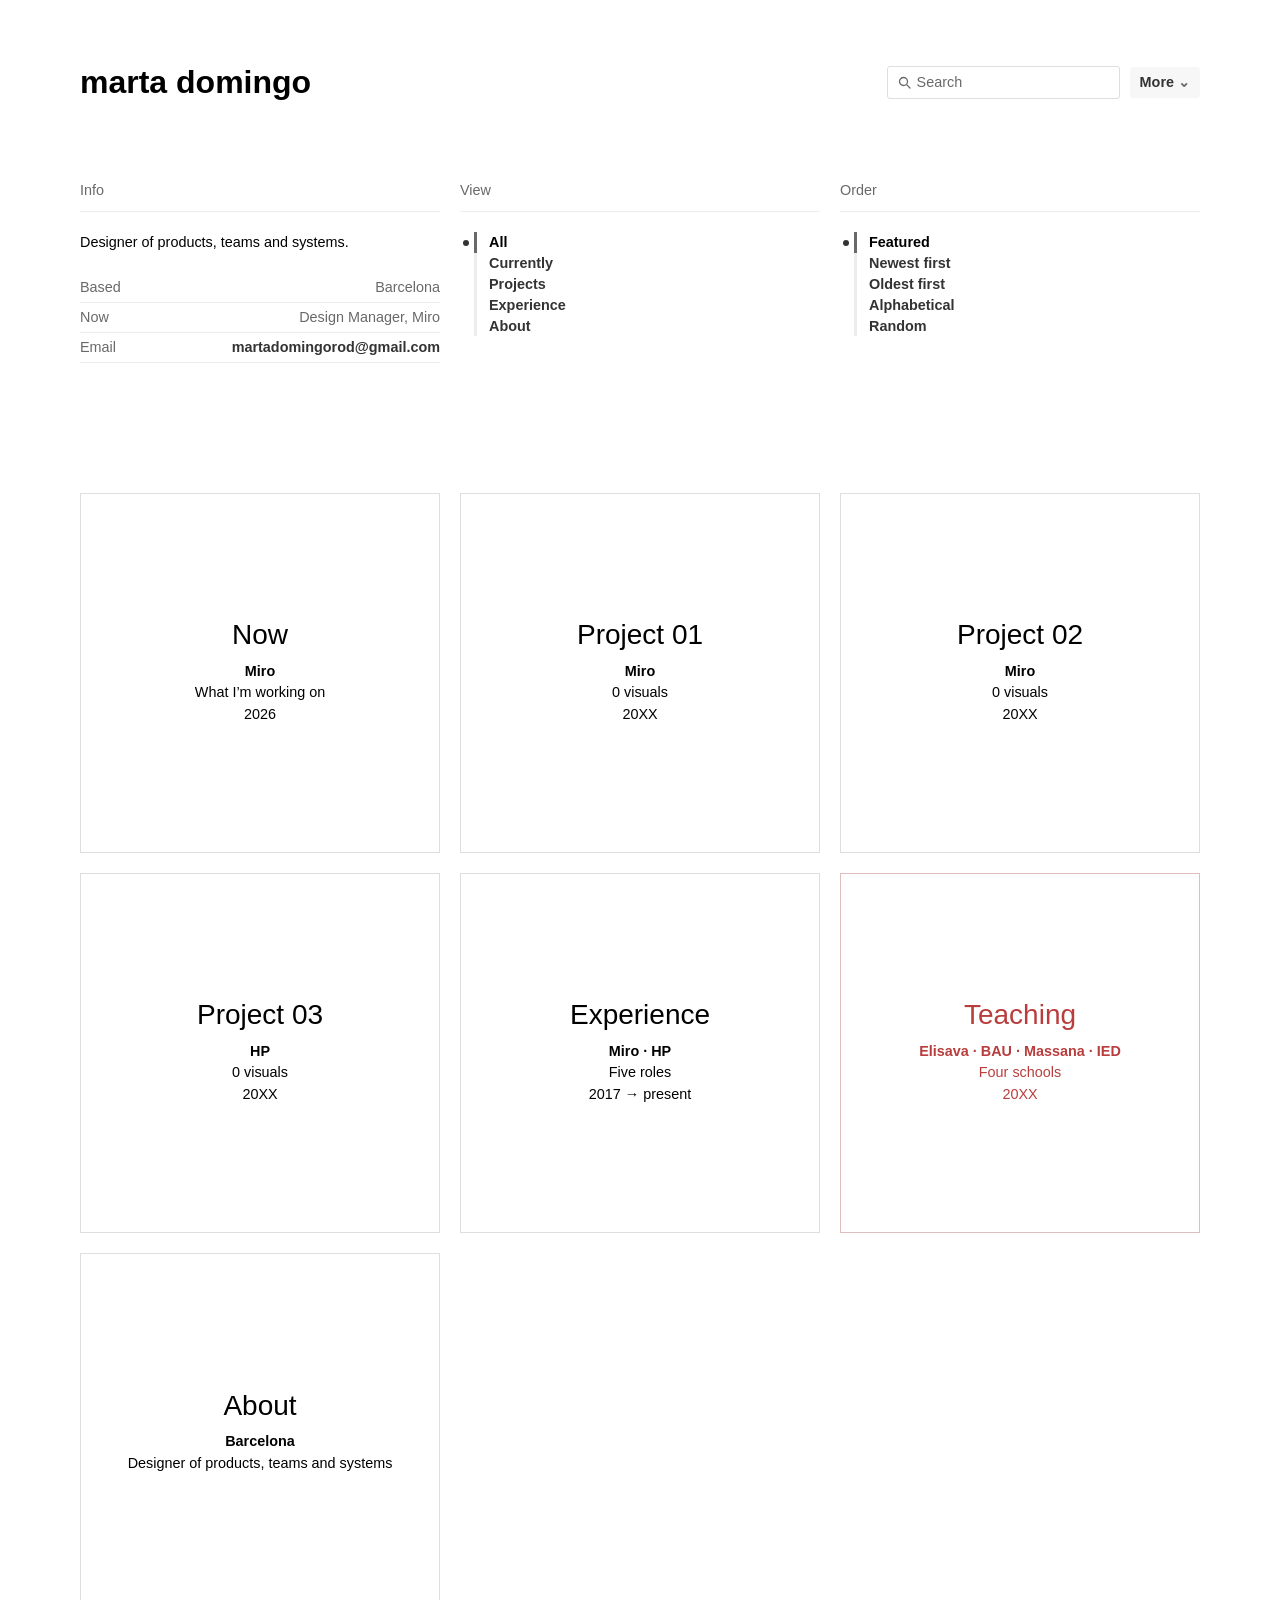
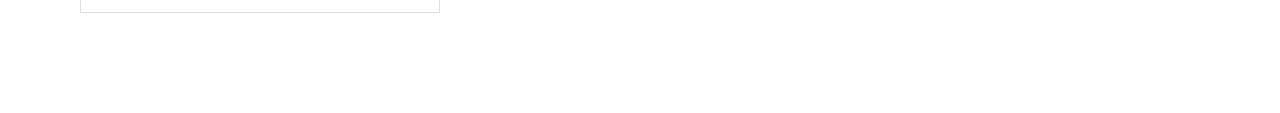
==== commit 709b34eb: "Drop Writing, fold Teaching into one square, add About Writing is gone entirely: both note cards, bo" ====
--- a/index.html
+++ b/index.html
@@ -15,15 +15,18 @@
     · View / Order  — radios + :has(). No script.
     · Clicking a square — opens a pop-up via :target. No script. Each card links
       to #slug; the matching .modal shows. The back button closes it.
-    · Random — the ONE thing needing script, at the foot of this file. CSS has no
-      source of randomness. Without it, Random behaves as Featured.
+    · Random and Search — the only two things needing script, at the foot of this
+      file. CSS has no source of randomness and can't match text. Without them,
+      Random behaves as Featured and the search box stays hidden.
 
   The grid items are the <li>, not the <a class="card"> inside. data-sec and the
   --o-* ranks must live on the <li>, or sorting silently does nothing and
   filtering leaves empty cells behind. Every card needs all three ranks.
 
-  Experience is one square holding the whole CV. Its text is Marta's own wording,
-  verbatim, American spellings included — do not "fix" organization/prioritization.
+  Experience and Teaching are each one square holding the whole list, and both
+  sit in the experience section — Teaching is not its own View option. The
+  Experience text is Marta's own wording, verbatim, American spellings included
+  — do not "fix" organization/prioritization.
 
   20XX means there is no date for it yet.
 -->
@@ -77,8 +80,7 @@
       <li><input class="control-input" type="radio" name="view" id="view-currently"><label for="view-currently">Currently</label></li>
       <li><input class="control-input" type="radio" name="view" id="view-projects"><label for="view-projects">Projects</label></li>
       <li><input class="control-input" type="radio" name="view" id="view-experience"><label for="view-experience">Experience</label></li>
-      <li><input class="control-input" type="radio" name="view" id="view-teaching"><label for="view-teaching">Teaching</label></li>
-      <li><input class="control-input" type="radio" name="view" id="view-writing"><label for="view-writing">Writing</label></li>
+      <li><input class="control-input" type="radio" name="view" id="view-about"><label for="view-about">About</label></li>
       </ul>
     </nav>
 
@@ -99,80 +101,53 @@
     <p class="noresults">No matches.</p>
     <ul class="grid" id="grid">
       <li data-sec="currently"
-          style="--o-new:2;--o-old:10;--o-az:8">
+          style="--o-new:1;--o-old:6;--o-az:3">
         <a class="card" href="#now">
           <span class="t">Now</span>
           <span class="m"><b>Miro</b><span>What I’m working on</span><span>2026</span></span>
         </a>
       </li>
       <li data-sec="projects"
-          style="--o-new:3;--o-old:11;--o-az:9">
+          style="--o-new:4;--o-old:3;--o-az:4">
         <a class="card" href="#project-01">
           <span class="t">Project 01</span>
           <span class="m"><b>Miro</b><span>0 visuals</span><span>20XX</span></span>
         </a>
       </li>
       <li data-sec="projects"
-          style="--o-new:6;--o-old:8;--o-az:10">
+          style="--o-new:5;--o-old:2;--o-az:5">
         <a class="card" href="#project-02">
           <span class="t">Project 02</span>
           <span class="m"><b>Miro</b><span>0 visuals</span><span>20XX</span></span>
         </a>
       </li>
       <li data-sec="projects"
-          style="--o-new:11;--o-old:2;--o-az:11">
+          style="--o-new:6;--o-old:1;--o-az:6">
         <a class="card" href="#project-03">
           <span class="t">Project 03</span>
           <span class="m"><b>HP</b><span>0 visuals</span><span>20XX</span></span>
         </a>
       </li>
       <li data-sec="experience"
-          style="--o-new:4;--o-old:6;--o-az:3">
+          style="--o-new:2;--o-old:5;--o-az:2">
         <a class="card" href="#experience">
           <span class="t">Experience</span>
           <span class="m"><b>Miro · HP</b><span>Five roles</span><span>2017 → present</span></span>
         </a>
       </li>
-      <li data-sec="teaching"
-          style="--o-new:7;--o-old:5;--o-az:2">
-        <a class="card" href="#elisava">
-          <span class="t">Elisava</span>
-          <span class="m"><b>Director</b><span>Master in Strategic Design</span><span>20XX</span></span>
-        </a>
-      </li>
-      <li data-sec="teaching"
-          style="--o-new:8;--o-old:4;--o-az:1">
-        <a class="card" href="#bau">
-          <span class="t">BAU</span>
-          <span class="m"><b>Lecturer</b><span>Master in Experience Design</span><span>20XX</span></span>
-        </a>
-      </li>
-      <li data-sec="teaching"
-          style="--o-new:9;--o-old:3;--o-az:5">
-        <a class="card" href="#massana">
-          <span class="t">Massana</span>
-          <span class="m"><b>Academic advisor</b><span>DHB and Barcelona Activa</span><span>20XX</span></span>
-        </a>
-      </li>
-      <li data-sec="teaching"
-          style="--o-new:10;--o-old:1;--o-az:4">
-        <a class="card" href="#ied">
-          <span class="t">IED</span>
-          <span class="m"><b>Lecturer</b><span>Master in Interaction Design</span><span>20XX</span></span>
-        </a>
-      </li>
-      <li data-sec="writing"
-          style="--o-new:1;--o-old:9;--o-az:6">
-        <a class="card" href="#note-01">
-          <span class="t">Note 01</span>
-          <span class="m"><b>Writing</b><span>Untitled</span><span>20XX</span></span>
-        </a>
-      </li>
-      <li data-sec="writing"
-          style="--o-new:5;--o-old:7;--o-az:7">
-        <a class="card" href="#note-02">
-          <span class="t">Note 02</span>
-          <span class="m"><b>Writing</b><span>Untitled</span><span>20XX</span></span>
+      <!-- Teaching sits in the experience section: one square, no View option. -->
+      <li data-sec="experience" data-accent="red"
+          style="--o-new:3;--o-old:4;--o-az:7">
+        <a class="card" href="#teaching">
+          <span class="t">Teaching</span>
+          <span class="m"><b>Elisava · BAU · Massana · IED</b><span>Four schools</span><span>20XX</span></span>
+        </a>
+      </li>
+      <li data-sec="about"
+          style="--o-new:7;--o-old:7;--o-az:1">
+        <a class="card" href="#about">
+          <span class="t">About</span>
+          <span class="m"><b>Barcelona</b><span>Designer of products, teams and systems</span></span>
         </a>
       </li>
     </ul>
@@ -194,7 +169,7 @@
 
       <aside class="side">
         <nav class="sidenav">
-          <a href="#note-02" aria-label="Previous">‹</a>
+          <a href="#about" aria-label="Previous">‹</a>
           <a href="#project-01" aria-label="Next">›</a>
           <a href="#grid" aria-label="Close">×</a>
         </nav>
@@ -353,7 +328,7 @@
       <aside class="side">
         <nav class="sidenav">
           <a href="#project-03" aria-label="Previous">‹</a>
-          <a href="#elisava" aria-label="Next">›</a>
+          <a href="#teaching" aria-label="Next">›</a>
           <a href="#grid" aria-label="Close">×</a>
         </nav>
         <h2 id="experience-h">Experience</h2>
@@ -367,171 +342,81 @@
 
     </div>
   </div>
-  <div class="modal" id="elisava" role="dialog" aria-modal="true" aria-labelledby="elisava-h">
-    <a class="backdrop" href="#grid" aria-label="Close"></a>
-    <div class="sheet">
-
-      <div class="pane">
-        <ul class="visuals">
-          <li><figure><div class="frame" data-label="Visual"></div><figcaption>Caption</figcaption></figure></li>
-          <li><figure><div class="frame" data-label="Visual"></div><figcaption>Caption</figcaption></figure></li>
+  <!-- Teaching: the four schools as one block, same shape as Experience. -->
+  <div class="modal" id="teaching" role="dialog" aria-modal="true" aria-labelledby="teaching-h">
+    <a class="backdrop" href="#grid" aria-label="Close"></a>
+    <div class="sheet">
+
+      <div class="pane">
+        <ul class="roles">
+          <li class="role">
+            <h3>Elisava</h3>
+            <p class="org">Director · 20XX</p>
+            <p class="lead">Master in Strategic Design and Innovation.</p>
+          </li>
+          <li class="role">
+            <h3>BAU</h3>
+            <p class="org">Lecturer · 20XX</p>
+            <p class="lead">Master in Experience Design.</p>
+          </li>
+          <li class="role">
+            <h3>Massana</h3>
+            <p class="org">Academic advisor · 20XX</p>
+            <p class="lead">DHB and Barcelona Activa.</p>
+          </li>
+          <li class="role">
+            <h3>IED</h3>
+            <p class="org">Lecturer · 20XX</p>
+            <p class="lead">Master in Interaction Design.</p>
+          </li>
         </ul>
       </div>
 
       <aside class="side">
         <nav class="sidenav">
           <a href="#experience" aria-label="Previous">‹</a>
-          <a href="#bau" aria-label="Next">›</a>
-          <a href="#grid" aria-label="Close">×</a>
-        </nav>
-        <h2 id="elisava-h">Elisava</h2>
-        <p class="desc">Directing a master’s programme in strategic design and innovation.</p>
-        <dl class="facts">
-          <dt>School</dt><dd>Elisava</dd>
-          <dt>Role</dt><dd>Director</dd>
-          <dt>Programme</dt><dd>Master in Strategic Design and Innovation</dd>
+          <a href="#about" aria-label="Next">›</a>
+          <a href="#grid" aria-label="Close">×</a>
+        </nav>
+        <h2 id="teaching-h">Teaching</h2>
+        <p class="desc">Directing, lecturing and advising on master’s programmes. Four schools.</p>
+        <dl class="facts">
+          <dt>Schools</dt><dd>Elisava · BAU · Massana · IED</dd>
+          <dt>Roles</dt><dd>Director, lecturer, advisor</dd>
           <dt>When</dt><dd>20XX</dd>
         </dl>
       </aside>
 
     </div>
   </div>
-  <div class="modal" id="bau" role="dialog" aria-modal="true" aria-labelledby="bau-h">
-    <a class="backdrop" href="#grid" aria-label="Close"></a>
-    <div class="sheet">
-
-      <div class="pane">
-        <ul class="visuals">
-          <li><figure><div class="frame" data-label="Visual"></div><figcaption>Caption</figcaption></figure></li>
-          <li><figure><div class="frame" data-label="Visual"></div><figcaption>Caption</figcaption></figure></li>
-        </ul>
-      </div>
-
-      <aside class="side">
-        <nav class="sidenav">
-          <a href="#elisava" aria-label="Previous">‹</a>
-          <a href="#massana" aria-label="Next">›</a>
-          <a href="#grid" aria-label="Close">×</a>
-        </nav>
-        <h2 id="bau-h">BAU</h2>
-        <p class="desc">Teaching on a master’s programme in experience design.</p>
-        <dl class="facts">
-          <dt>School</dt><dd>BAU</dd>
-          <dt>Role</dt><dd>Lecturer</dd>
-          <dt>Programme</dt><dd>Master in Experience Design</dd>
-          <dt>When</dt><dd>20XX</dd>
-        </dl>
-      </aside>
-
-    </div>
-  </div>
-  <div class="modal" id="massana" role="dialog" aria-modal="true" aria-labelledby="massana-h">
-    <a class="backdrop" href="#grid" aria-label="Close"></a>
-    <div class="sheet">
-
-      <div class="pane">
-        <ul class="visuals">
-          <li><figure><div class="frame" data-label="Visual"></div><figcaption>Caption</figcaption></figure></li>
-          <li><figure><div class="frame" data-label="Visual"></div><figcaption>Caption</figcaption></figure></li>
-        </ul>
-      </div>
-
-      <aside class="side">
-        <nav class="sidenav">
-          <a href="#bau" aria-label="Previous">‹</a>
-          <a href="#ied" aria-label="Next">›</a>
-          <a href="#grid" aria-label="Close">×</a>
-        </nav>
-        <h2 id="massana-h">Massana</h2>
-        <p class="desc">Advising on the DHB and Barcelona Activa projects.</p>
-        <dl class="facts">
-          <dt>School</dt><dd>Massana</dd>
-          <dt>Role</dt><dd>Academic advisor</dd>
-          <dt>Projects</dt><dd>DHB, Barcelona Activa</dd>
-          <dt>When</dt><dd>20XX</dd>
-        </dl>
-      </aside>
-
-    </div>
-  </div>
-  <div class="modal" id="ied" role="dialog" aria-modal="true" aria-labelledby="ied-h">
-    <a class="backdrop" href="#grid" aria-label="Close"></a>
-    <div class="sheet">
-
-      <div class="pane">
-        <ul class="visuals">
-          <li><figure><div class="frame" data-label="Visual"></div><figcaption>Caption</figcaption></figure></li>
-          <li><figure><div class="frame" data-label="Visual"></div><figcaption>Caption</figcaption></figure></li>
-        </ul>
-      </div>
-
-      <aside class="side">
-        <nav class="sidenav">
-          <a href="#massana" aria-label="Previous">‹</a>
-          <a href="#note-01" aria-label="Next">›</a>
-          <a href="#grid" aria-label="Close">×</a>
-        </nav>
-        <h2 id="ied-h">IED</h2>
-        <p class="desc">Teaching on a master’s programme in interaction design.</p>
-        <dl class="facts">
-          <dt>School</dt><dd>IED</dd>
-          <dt>Role</dt><dd>Lecturer</dd>
-          <dt>Programme</dt><dd>Master in Interaction Design</dd>
-          <dt>When</dt><dd>20XX</dd>
-        </dl>
-      </aside>
-
-    </div>
-  </div>
-  <div class="modal" id="note-01" role="dialog" aria-modal="true" aria-labelledby="note-01-h">
-    <a class="backdrop" href="#grid" aria-label="Close"></a>
-    <div class="sheet">
-
-      <div class="pane">
-        <ul class="visuals">
-          <li><figure><div class="frame" data-label="Visual"></div><figcaption>Caption</figcaption></figure></li>
-          <li><figure><div class="frame" data-label="Visual"></div><figcaption>Caption</figcaption></figure></li>
-        </ul>
-      </div>
-
-      <aside class="side">
-        <nav class="sidenav">
-          <a href="#ied" aria-label="Previous">‹</a>
-          <a href="#note-02" aria-label="Next">›</a>
-          <a href="#grid" aria-label="Close">×</a>
-        </nav>
-        <h2 id="note-01-h">Note 01</h2>
-        <p class="desc">Something worth writing down.</p>
-        <dl class="facts">
-          <dt>Kind</dt><dd>Writing</dd>
-          <dt>When</dt><dd>20XX</dd>
-        </dl>
-      </aside>
-
-    </div>
-  </div>
-  <div class="modal" id="note-02" role="dialog" aria-modal="true" aria-labelledby="note-02-h">
-    <a class="backdrop" href="#grid" aria-label="Close"></a>
-    <div class="sheet">
-
-      <div class="pane">
-        <ul class="visuals">
-          <li><figure><div class="frame" data-label="Visual"></div><figcaption>Caption</figcaption></figure></li>
-          <li><figure><div class="frame" data-label="Visual"></div><figcaption>Caption</figcaption></figure></li>
-        </ul>
-      </div>
-
-      <aside class="side">
-        <nav class="sidenav">
-          <a href="#note-01" aria-label="Previous">‹</a>
+  <div class="modal" id="about" role="dialog" aria-modal="true" aria-labelledby="about-h">
+    <a class="backdrop" href="#grid" aria-label="Close"></a>
+    <div class="sheet">
+
+      <div class="pane">
+        <div class="prose">
+          <p>Designer of products, teams and systems. Currently Design Manager at
+             Miro, working on core product experiences for collaboration at scale.
+             Before that, eight years at HP across product design, design systems
+             and advanced design.</p>
+          <p>A paragraph on how you work — what you look for in a problem, how you
+             decide, what you want from a team.</p>
+          <p>A paragraph on the rest of it — teaching, what you read, where you are.</p>
+        </div>
+      </div>
+
+      <aside class="side">
+        <nav class="sidenav">
+          <a href="#teaching" aria-label="Previous">‹</a>
           <a href="#now" aria-label="Next">›</a>
           <a href="#grid" aria-label="Close">×</a>
         </nav>
-        <h2 id="note-02-h">Note 02</h2>
-        <p class="desc">Something worth writing down.</p>
-        <dl class="facts">
-          <dt>Kind</dt><dd>Writing</dd>
-          <dt>When</dt><dd>20XX</dd>
+        <h2 id="about-h">About</h2>
+        <p class="desc">The longer version of the Info column.</p>
+        <dl class="facts">
+          <dt>Based</dt><dd>Barcelona</dd>
+          <dt>Now</dt><dd>Design Manager, Miro</dd>
+          <dt>Email</dt><dd><a href="mailto:martadomingorod@gmail.com">martadomingorod@gmail.com</a></dd>
         </dl>
       </aside>
 
--- a/style.css
+++ b/style.css
@@ -24,8 +24,9 @@
 /* Tokens ------------------------------------------------------------------ */
 
 :root {
-  /* Are.na's ramp, recorded in full. --gray4, --red1 and --green1 aren't read
-     by anything yet; they're here so the source palette stays complete. */
+  /* Are.na's ramp, recorded in full. --gray4, --red1 and the three greens
+     aren't read by anything yet; they're here so the source palette stays
+     complete. */
   --gray0: #ffffff;  --gray1: #f7f7f7;  --gray2: #ededed;  --gray3: #dedede;
   --gray4: #999999;  --gray5: #696969;  --gray6: #333333;  --gray7: #000000;
 
@@ -306,10 +307,11 @@
 .card .m b { font-weight: bold; }
 .card .m span { display: block; }
 
-/* Category colour. Are.na uses these for privacy; here they mark what a card
-   is, which is also what View filters on. */
-.grid > li[data-sec="writing"]  .card { border-color: var(--green2); color: var(--green3); }
-.grid > li[data-sec="teaching"] .card { border-color: var(--red2);   color: var(--red3);   }
+/* Category colour. Are.na uses these for privacy; here it marks a card that
+   isn't quite like its neighbours. Keyed off data-accent, not data-sec, because
+   Teaching shares the experience section with Experience but still wants to read
+   as a different kind of thing. */
+.grid > li[data-accent="red"] .card { border-color: var(--red2); color: var(--red3); }
 
 
 /* View — hide what doesn't match ----------------------------------------- */
@@ -322,8 +324,7 @@
 .page:has(#view-currently:checked)  .grid > li:not([data-sec="currently"]),
 .page:has(#view-projects:checked)   .grid > li:not([data-sec="projects"]),
 .page:has(#view-experience:checked) .grid > li:not([data-sec="experience"]),
-.page:has(#view-teaching:checked)   .grid > li:not([data-sec="teaching"]),
-.page:has(#view-writing:checked)    .grid > li:not([data-sec="writing"]) {
+.page:has(#view-about:checked)      .grid > li:not([data-sec="about"]) {
   display: none;
 }
 
@@ -561,6 +562,14 @@
   border-radius: 50%;
   background: var(--muted);
 }
+
+
+/* Prose, for the About pop-up's pane -------------------------------------- */
+/* Same measure as .roles, so the two panes read at the same width. */
+
+.prose { max-width: 44rem; margin-inline: auto; }
+.prose p { font-size: var(--fs-read); line-height: 1.55; }
+.prose p + p { margin-top: var(--s3); }
 
 
 /* Pop-ups, narrow --------------------------------------------------------- */
